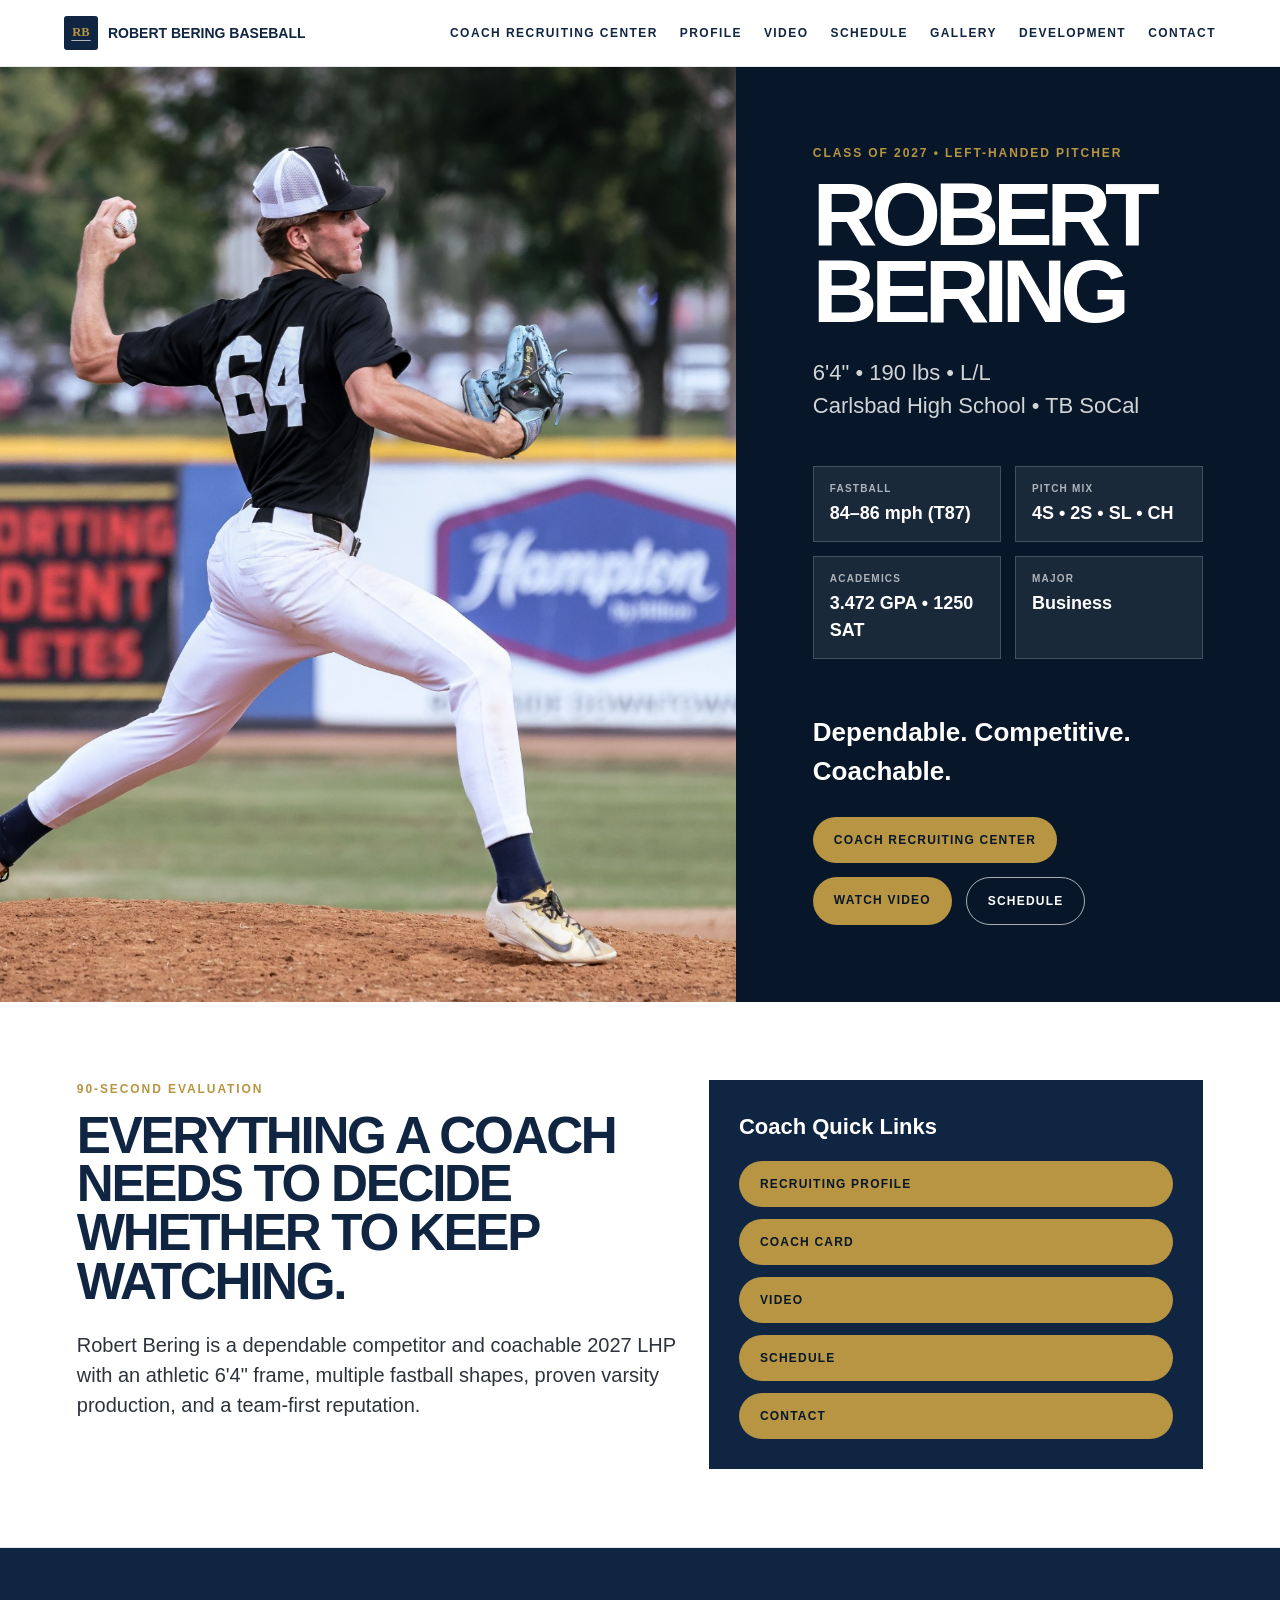
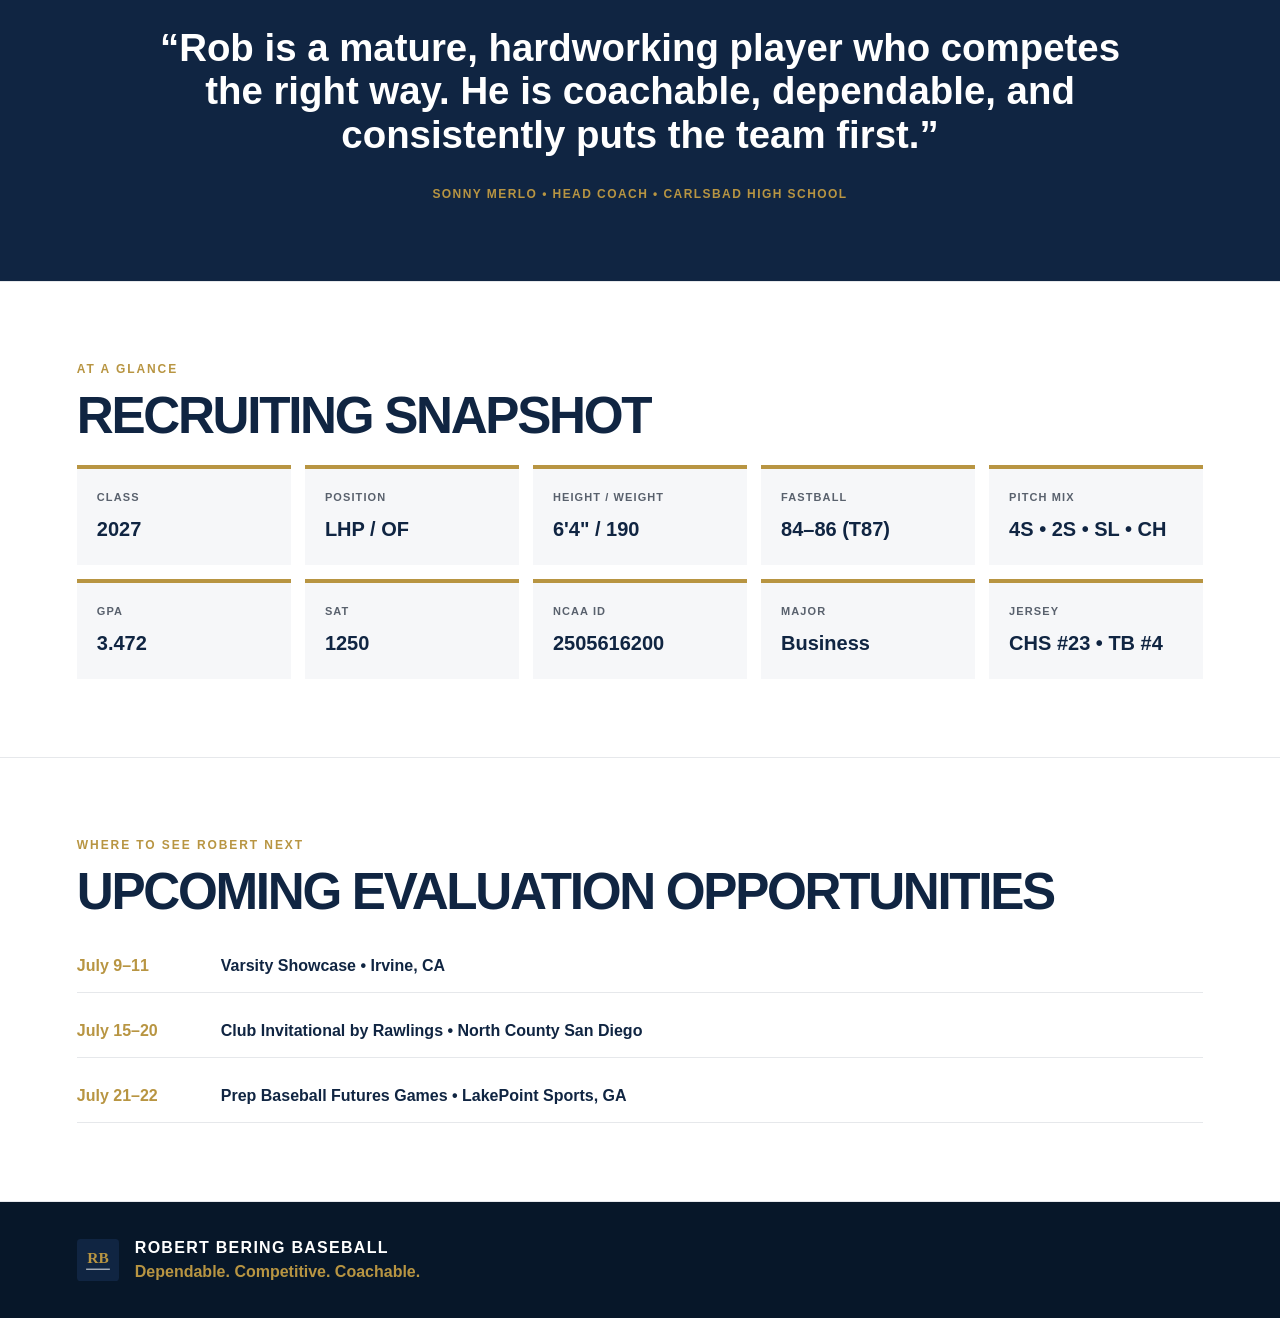
==== index.html @ 8add9f2d "Platform 1.2" ====
<!doctype html><html lang="en"><head><meta charset="utf-8"><meta name="viewport" content="width=device-width, initial-scale=1"><title>Robert Bering Baseball | 2027 LHP</title><link rel="icon" href="rb-mark.svg"><link rel="stylesheet" href="styles.css"></head><body><header class="nav"><a class="mark" href="index.html"><img src="rb-mark.svg" alt=""><span>Robert Bering Baseball</span></a><nav><a href="coach-recruiting-center.html">Coach Recruiting Center</a><a href="profile.html">Profile</a><a href="video.html">Video</a><a href="schedule.html">Schedule</a><a href="gallery.html">Gallery</a><a href="development.html">Development</a><a href="contact.html">Contact</a></nav><button class="mobile-menu-button" aria-label="Menu">Menu</button></header><main>
<section class="hero">
  <div class="hero-photo" style="background-image:url('hero-delivery.jpg')"></div>
  <div class="hero-panel">
    <p class="eyebrow">Class of 2027 • Left-Handed Pitcher</p>
    <h1>Robert<br>Bering</h1>
    <p class="hero-meta">6'4" • 190 lbs • L/L<br>Carlsbad High School • TB SoCal</p>
    <div class="hero-coach-grid">
      <div><span>Fastball</span><strong>84–86 mph (T87)</strong></div>
      <div><span>Pitch Mix</span><strong>4S • 2S • SL • CH</strong></div>
      <div><span>Academics</span><strong>3.472 GPA • 1250 SAT</strong></div>
      <div><span>Major</span><strong>Business</strong></div>
    </div>
    <p class="brandline">Dependable. Competitive. Coachable.</p>
    <div class="btn-row"><a class="btn primary" href="coach-recruiting-center.html">Coach Recruiting Center</a><a class="btn primary" href="video.html">Watch Video</a><a class="btn secondary" href="schedule.html">Schedule</a></div>
  </div>
</section>

<section class="section coach-dashboard">
  <div>
    <p class="eyebrow">90-Second Evaluation</p>
    <h2>Everything a coach needs to decide whether to keep watching.</h2>
    <p class="lead">Robert Bering is a dependable competitor and coachable 2027 LHP with an athletic 6'4" frame, multiple fastball shapes, proven varsity production, and a team-first reputation.</p>
  </div>
  <div class="dashboard-panel">
    <h3>Coach Quick Links</h3>
    <div class="dashboard-actions">
      <a class="btn primary" href="recruiting-profile.html">Recruiting Profile</a>
      <a class="btn primary" href="coach-card.html">Coach Card</a>
      <a class="btn primary" href="video.html">Video</a>
      <a class="btn primary" href="schedule.html">Schedule</a>
      <a class="btn primary" href="contact.html">Contact</a>
    </div>
  </div>
</section>

<section class="section quote"><blockquote>“Rob is a mature, hardworking player who competes the right way. He is coachable, dependable, and consistently puts the team first.”</blockquote><cite>Sonny Merlo • Head Coach • Carlsbad High School</cite></section>

<section class="section">
  <p class="eyebrow">At a Glance</p>
  <h2>Recruiting Snapshot</h2>
  <div class="glance">
    <div><span>Class</span><strong>2027</strong></div>
    <div><span>Position</span><strong>LHP / OF</strong></div>
    <div><span>Height / Weight</span><strong>6'4" / 190</strong></div>
    <div><span>Fastball</span><strong>84–86 (T87)</strong></div>
    <div><span>Pitch Mix</span><strong>4S • 2S • SL • CH</strong></div>
    <div><span>GPA</span><strong>3.472</strong></div>
    <div><span>SAT</span><strong>1250</strong></div>
    <div><span>NCAA ID</span><strong>2505616200</strong></div>
    <div><span>Major</span><strong>Business</strong></div>
    <div><span>Jersey</span><strong>CHS #23 • TB #4</strong></div>
  </div>
</section>

<section class="section">
  <p class="eyebrow">Where to see Robert next</p>
  <h2>Upcoming evaluation opportunities</h2>
  <div class="compact-schedule">
    <div><span>July 9–11</span><strong>Varsity Showcase • Irvine, CA</strong></div>
    <div><span>July 15–20</span><strong>Club Invitational by Rawlings • North County San Diego</strong></div>
    <div><span>July 21–22</span><strong>Prep Baseball Futures Games • LakePoint Sports, GA</strong></div>
  </div>
</section>
</main><footer><img src="rb-mark.svg" alt=""><div><strong>Robert Bering Baseball</strong><span>Dependable. Competitive. Coachable.</span></div></footer></body></html>
---- styles.css ----
:root{--navy:#102542;--dark:#071729;--gold:#b89542;--light:#f6f7f9;--line:#e6e8eb;--gray:#59616d}*{box-sizing:border-box}body{margin:0;font-family:Arial,Helvetica,sans-serif;color:var(--navy);line-height:1.5}.nav{position:sticky;top:0;z-index:20;background:rgba(255,255,255,.95);display:flex;align-items:center;justify-content:space-between;padding:16px 5vw;border-bottom:1px solid var(--line)}.mark{display:flex;align-items:center;gap:10px;text-decoration:none;color:var(--navy);font-weight:900;text-transform:uppercase;font-size:14px}.mark img{width:34px}.nav nav{display:flex;gap:22px}.nav nav a,.nav-cta{font-size:12px;text-transform:uppercase;letter-spacing:.12em;text-decoration:none;color:var(--navy);font-weight:800}.nav-cta{border:1px solid var(--navy);border-radius:99px;padding:9px 13px}.hero{min-height:86vh;display:grid;grid-template-columns:1.15fr .85fr;background:var(--dark);color:white}.hero-photo{background-size:cover;background-position:center;min-height:620px}.hero-panel{display:flex;flex-direction:column;justify-content:center;padding:6vw}.eyebrow{text-transform:uppercase;letter-spacing:.16em;color:var(--gold);font-size:12px;font-weight:900;margin:0 0 14px}h1{font-size:clamp(56px,7vw,104px);line-height:.86;letter-spacing:-.07em;text-transform:uppercase;margin:0 0 26px}h2{font-size:clamp(34px,4vw,58px);line-height:.95;letter-spacing:-.045em;text-transform:uppercase;margin:0 0 24px}h3{font-size:22px;margin:0 0 14px}.hero-meta{font-size:22px;color:rgba(255,255,255,.82);margin:0 0 22px}.brandline{font-size:26px;font-weight:900}.btn{display:inline-block;border-radius:999px;padding:14px 21px;text-decoration:none;font-size:12px;font-weight:900;text-transform:uppercase;letter-spacing:.1em}.primary{background:var(--gold);color:#071729}.secondary{border:1px solid rgba(255,255,255,.65);color:white}.btn-row{display:flex;gap:14px;flex-wrap:wrap}.section{padding:78px 6vw;border-bottom:1px solid var(--line)}.intro,.split,.meet{display:grid;grid-template-columns:1fr 1fr;gap:52px}.lead,.intro p,.meet p{font-size:20px;color:#2d333b}.quote{background:var(--navy);color:white;text-align:center}.quote blockquote{max-width:980px;margin:0 auto;font-size:clamp(25px,3vw,42px);line-height:1.14;font-weight:800}.quote cite{display:block;margin-top:28px;color:var(--gold);font-style:normal;text-transform:uppercase;letter-spacing:.12em;font-size:12px;font-weight:900}.glance{display:grid;grid-template-columns:repeat(5,1fr);gap:14px}.glance div{background:var(--light);border-top:4px solid var(--gold);padding:20px;min-height:100px}.glance span{display:block;text-transform:uppercase;color:var(--gray);letter-spacing:.1em;font-size:11px;font-weight:900}.glance strong{display:block;margin-top:9px;font-size:20px}.pitch-table{border:1px solid var(--line);margin-top:26px}.pitch-row{display:grid;grid-template-columns:1.05fr .85fr 2.6fr;border-bottom:1px solid var(--line)}.pitch-row span{padding:16px 18px}.pitch-row.head{background:var(--navy);color:white;font-weight:900;text-transform:uppercase;font-size:12px}.dark-card{background:var(--navy);color:white;padding:34px}.stat-grid{display:grid;grid-template-columns:repeat(2,1fr);gap:22px}.stat-grid strong{display:block;font-size:42px;color:var(--gold)}.stat-grid span{display:block;text-transform:uppercase;letter-spacing:.12em;font-size:11px;color:rgba(255,255,255,.76)}.signature{margin-top:30px;border-top:1px solid rgba(255,255,255,.22);padding-top:22px}.signature strong{display:block;font-size:22px}.timeline{display:grid;grid-template-columns:repeat(4,1fr);gap:16px;margin-top:28px}.timeline div{background:var(--light);border-top:4px solid var(--gold);padding:22px}.timeline span{display:block;text-transform:uppercase;color:var(--gray);font-size:11px;letter-spacing:.12em;font-weight:900}.timeline strong{font-size:19px}.video-grid{display:grid;grid-template-columns:.8fr 1.2fr;gap:50px;background:var(--light)}.video-frame{aspect-ratio:16/9;background:#000;border-radius:20px;overflow:hidden}.video-frame iframe{width:100%;height:100%;border:0}.gallery-grid{display:grid;grid-template-columns:repeat(4,1fr);gap:14px}.gallery-grid img{width:100%;height:340px;object-fit:cover}.schedule-list{border-top:1px solid var(--line)}.schedule-list div{display:grid;grid-template-columns:170px 1fr 1fr;gap:20px;align-items:center;padding:20px 0;border-bottom:1px solid var(--line)}.schedule-list span{font-weight:900;color:var(--gold)}.schedule-list strong{font-size:20px}.schedule-list em{font-style:normal;color:var(--gray)}.contact-grid{display:grid;grid-template-columns:repeat(3,1fr);gap:18px}.contact-grid div{background:var(--light);padding:26px;border-top:4px solid var(--gold)}.profile-wrap{max-width:1120px;margin:0 auto;padding:42px}.profile-top{display:grid;grid-template-columns:1fr 300px;gap:28px}.qr{border:1px solid var(--line);padding:18px;text-align:center}.qr img{width:155px}.coach-quote{background:var(--navy);color:white;padding:30px;margin:28px 0}.coach-quote p{font-size:25px;line-height:1.2;font-weight:800}.card{max-width:760px;margin:40px auto;padding:34px;border:1px solid var(--line)}.card-photo{height:330px;background-size:cover;background-position:center;border-radius:18px;margin-bottom:24px}.mini{display:grid;grid-template-columns:repeat(3,1fr);gap:10px}.mini div{background:var(--light);padding:14px;border-top:4px solid var(--gold)}footer{background:var(--dark);color:white;padding:34px 6vw;display:flex;align-items:center;gap:16px}footer img{width:42px}footer strong{display:block;text-transform:uppercase;letter-spacing:.08em}footer span{display:block;color:var(--gold);font-weight:900}@media(max-width:980px){.nav nav{display:none}.hero,.intro,.split,.meet,.video-grid,.profile-top{grid-template-columns:1fr}.hero-photo{min-height:470px}.hero-panel{padding:38px 24px}.section{padding:56px 24px}.glance{grid-template-columns:repeat(2,1fr)}.pitch-row{grid-template-columns:1fr}.timeline,.contact-grid{grid-template-columns:1fr}.gallery-grid{grid-template-columns:1fr 1fr}.gallery-grid img{height:250px}.schedule-list div{grid-template-columns:1fr;gap:4px}}@media print{.nav,.btn-row,.video-frame,footer{display:none}.section,.profile-wrap{padding:20px}.coach-quote p{font-size:18px}.glance{grid-template-columns:repeat(5,1fr)}}


/* v8 polish */
.nav-toggle{display:none}
.home-preview{display:grid;grid-template-columns:1fr 1fr;gap:24px;margin-top:28px}
.preview-card{background:var(--light);border-top:4px solid var(--gold);padding:24px}
.preview-card h3{margin-bottom:10px}
.hero-photo{background-position:center center}
.pitch-row span + span{border-left:1px solid var(--line)}
@media(max-width:980px){
  .nav{align-items:flex-start;gap:12px;flex-wrap:wrap}
  .nav nav{display:flex;width:100%;overflow-x:auto;gap:14px;padding-top:8px}
  .nav nav a{white-space:nowrap}
  .nav-cta{margin-left:auto}
  .hero-photo{background-position:center top}
  .home-preview{grid-template-columns:1fr}
  .pitch-row span + span{border-left:0;border-top:1px solid var(--line)}
}
@media(max-width:520px){
  .glance{grid-template-columns:1fr}
  .gallery-grid{grid-template-columns:1fr}
  h1{font-size:52px}
  .hero-meta,.brandline{font-size:20px}
}

/* Platform 1.1 Sprint 1 - Coach Experience */
.hero-coach-grid{display:grid;grid-template-columns:1fr 1fr;gap:14px;margin:22px 0 28px}
.hero-coach-grid div{background:rgba(255,255,255,.08);border:1px solid rgba(255,255,255,.18);padding:14px 16px}
.hero-coach-grid span{display:block;color:rgba(255,255,255,.65);text-transform:uppercase;letter-spacing:.12em;font-size:10px;font-weight:900}
.hero-coach-grid strong{display:block;color:#fff;font-size:18px;margin-top:4px}
.coach-dashboard{display:grid;grid-template-columns:1.1fr .9fr;gap:28px;align-items:start}
.dashboard-panel{background:var(--navy);color:#fff;padding:30px}
.dashboard-panel h3{color:#fff}
.dashboard-actions{display:grid;gap:12px;margin-top:18px}
.dashboard-actions .btn.secondary{color:var(--navy);border-color:var(--navy);background:#fff}
.coach-cards{display:grid;grid-template-columns:repeat(3,1fr);gap:18px}
.coach-card{background:var(--light);border-top:4px solid var(--gold);padding:24px}
.coach-card h3{margin-bottom:8px}
.compact-schedule{display:grid;gap:12px}
.compact-schedule div{display:grid;grid-template-columns:130px 1fr;gap:14px;padding:14px 0;border-bottom:1px solid var(--line)}
.compact-schedule span{font-weight:900;color:var(--gold)}
@media(max-width:980px){
  .hero-coach-grid,.coach-dashboard,.coach-cards{grid-template-columns:1fr}
}

/* Platform 1.1 Sprint 2 - Coach Recruiting Center */
.mobile-menu-button{display:none}
.recruiting-status{
  display:grid;
  grid-template-columns:repeat(4,1fr);
  gap:12px;
  margin:24px 0 28px;
}
.recruiting-status div{
  background:var(--light);
  border-top:4px solid var(--gold);
  padding:16px;
}
.recruiting-status span{
  display:block;
  text-transform:uppercase;
  letter-spacing:.12em;
  font-size:10px;
  font-weight:900;
  color:var(--gray);
}
.recruiting-status strong{
  display:block;
  margin-top:6px;
  font-size:17px;
}
.mobile-action-stack{
  display:grid;
  grid-template-columns:repeat(4,1fr);
  gap:12px;
}
.mobile-action-stack .btn{
  text-align:center;
}
.coach-center-hero{
  display:grid;
  grid-template-columns:1fr .9fr;
  gap:34px;
  align-items:start;
}
.coach-center-hero .dashboard-panel{
  margin-top:0;
}
.download-card{
  background:var(--light);
  border-top:4px solid var(--gold);
  padding:24px;
}
@media(max-width:980px){
  .mobile-menu-button{display:block;margin-left:auto;border:1px solid var(--navy);border-radius:999px;padding:9px 13px;font-weight:900;background:#fff;color:var(--navy)}
  .nav{align-items:center}
  .nav nav{
    display:none;
    width:100%;
    flex-direction:column;
    gap:0;
    padding-top:14px;
  }
  .nav:hover nav, .nav:focus-within nav{
    display:flex;
  }
  .nav nav a{
    padding:14px 0;
    border-top:1px solid var(--line);
    white-space:normal;
  }
  .nav-cta{display:none}
  .coach-center-hero,.recruiting-status,.mobile-action-stack{grid-template-columns:1fr}
  .mobile-action-stack .btn{width:100%;display:block}
  .dashboard-actions{display:grid;grid-template-columns:1fr;gap:12px}
  .dashboard-actions .btn{width:100%;text-align:center}
}
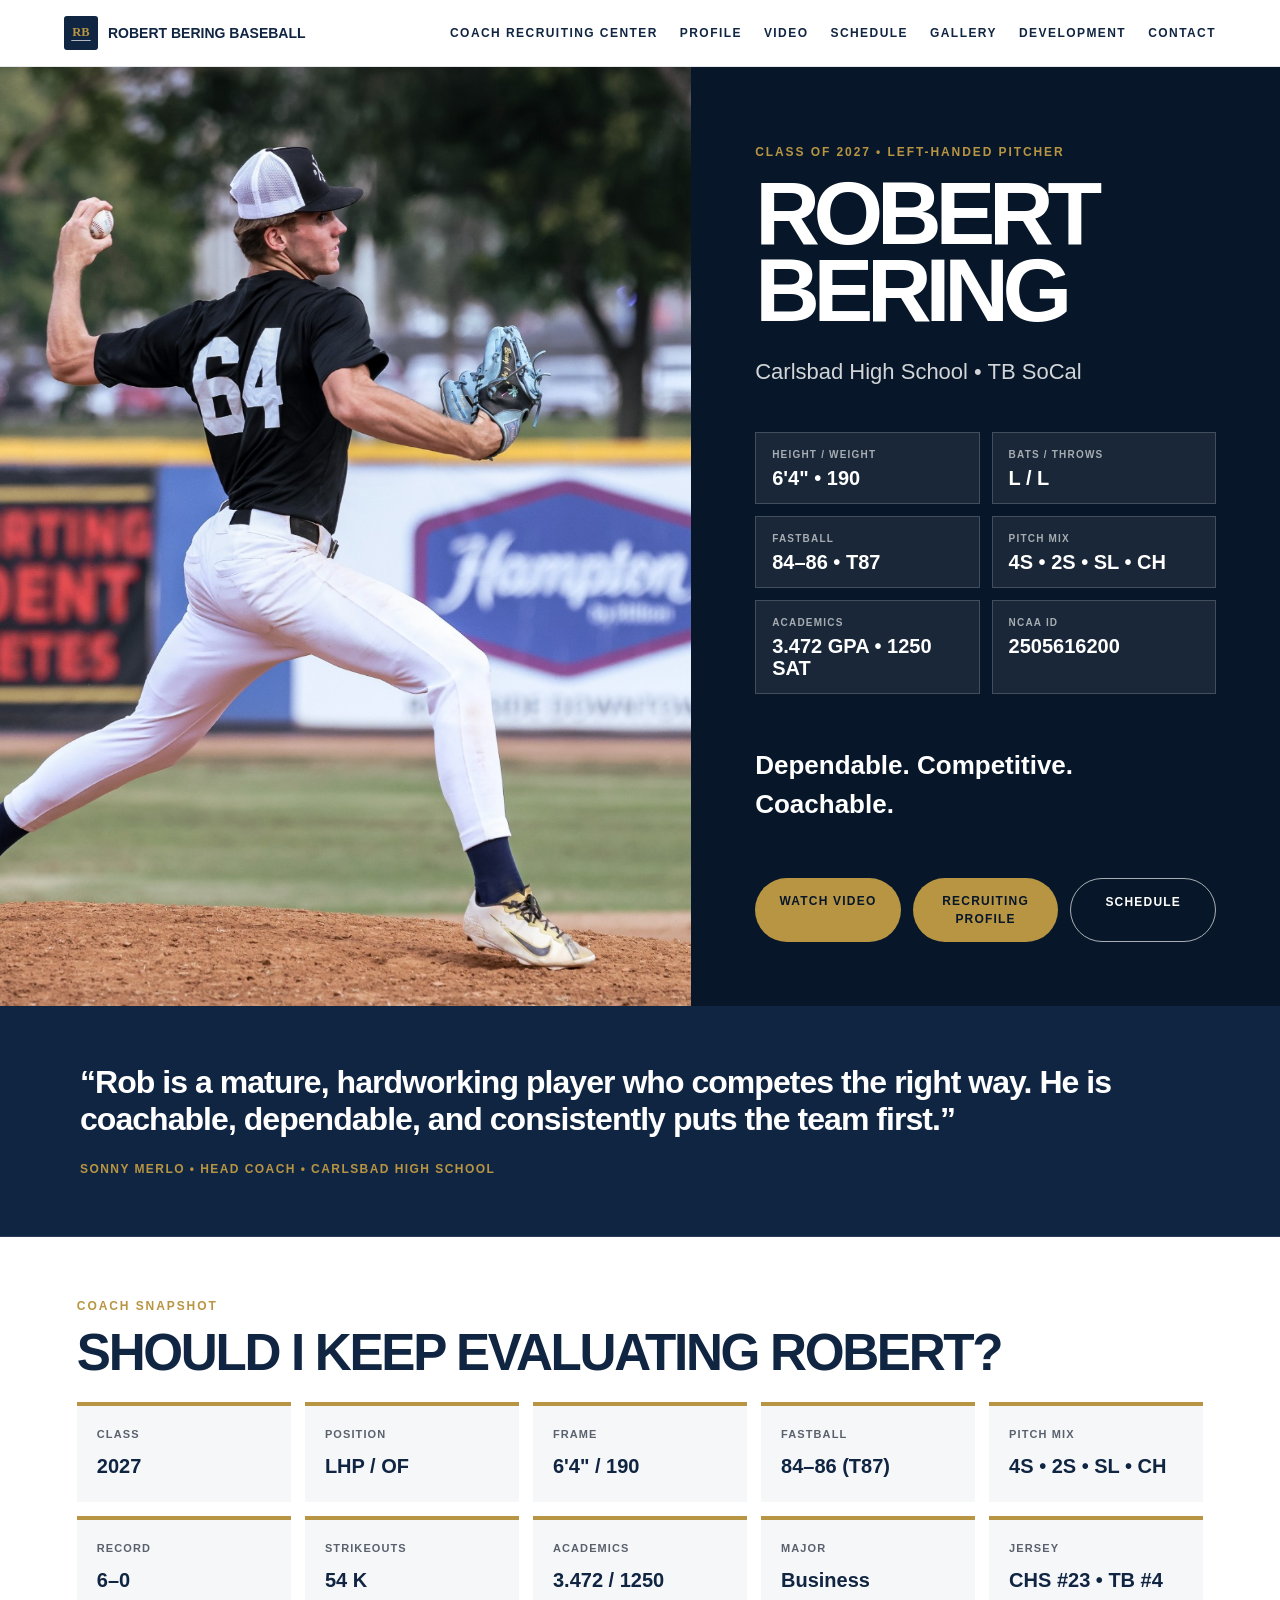
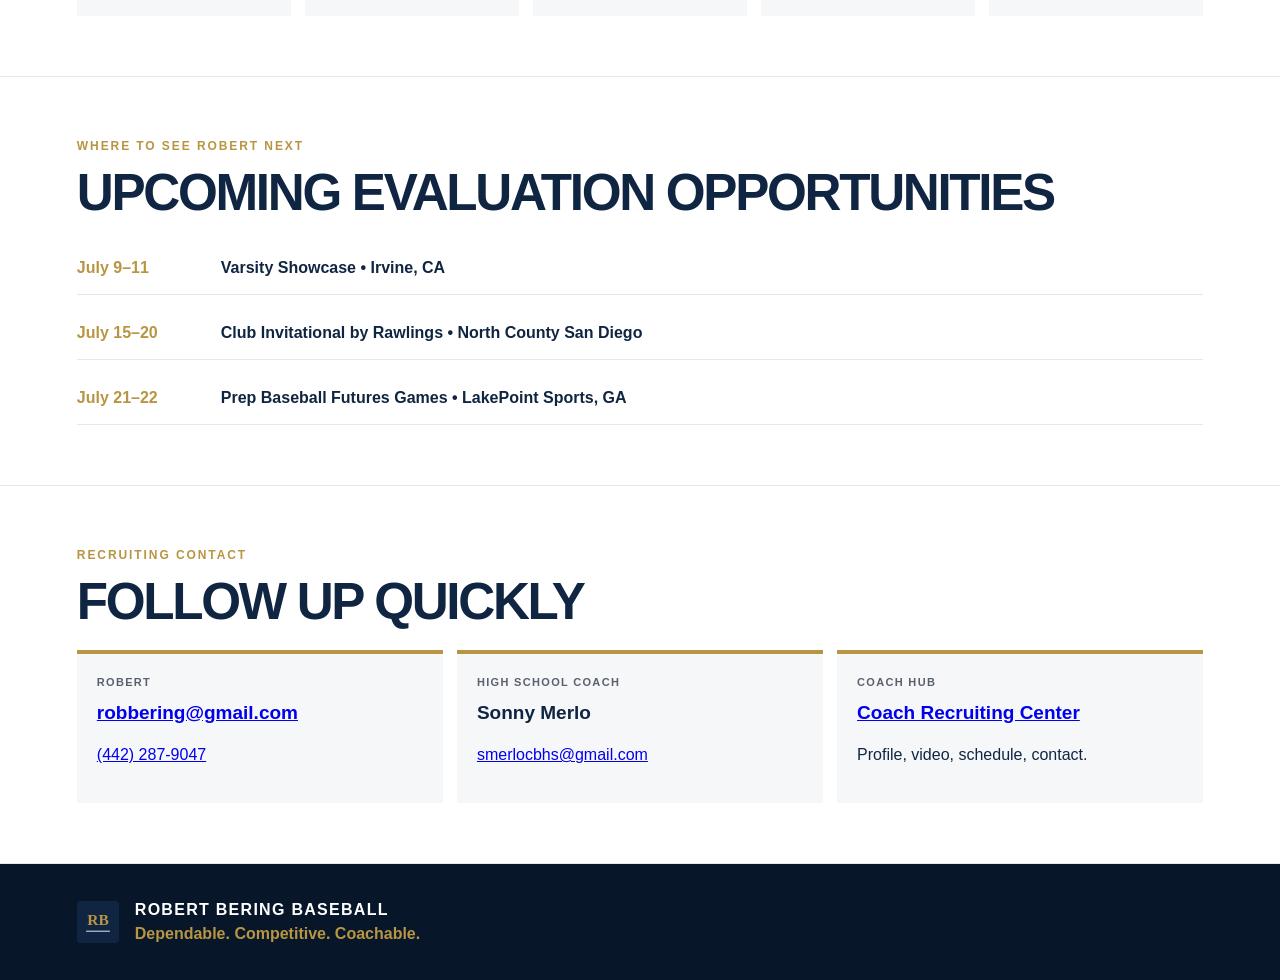
==== commit 71d80e8a: "home page update" ====
--- a/index.html
+++ b/index.html
@@ -1,59 +1,64 @@
-<!doctype html><html lang="en"><head><meta charset="utf-8"><meta name="viewport" content="width=device-width, initial-scale=1"><title>Robert Bering Baseball | 2027 LHP</title><link rel="icon" href="rb-mark.svg"><link rel="stylesheet" href="styles.css"></head><body><header class="nav"><a class="mark" href="index.html"><img src="rb-mark.svg" alt=""><span>Robert Bering Baseball</span></a><nav><a href="coach-recruiting-center.html">Coach Recruiting Center</a><a href="profile.html">Profile</a><a href="video.html">Video</a><a href="schedule.html">Schedule</a><a href="gallery.html">Gallery</a><a href="development.html">Development</a><a href="contact.html">Contact</a></nav><button class="mobile-menu-button" aria-label="Menu">Menu</button></header><main>
-<section class="hero">
+<!doctype html>
+<html lang="en">
+<head>
+<meta charset="utf-8">
+<meta name="viewport" content="width=device-width, initial-scale=1">
+<title>Robert Bering Baseball | 2027 LHP</title>
+<link rel="icon" href="rb-mark.svg">
+<link rel="stylesheet" href="styles.css">
+</head>
+<body>
+<header class="nav"><a class="mark" href="index.html"><img src="rb-mark.svg" alt=""><span>Robert Bering Baseball</span></a><nav><a href="coach-recruiting-center.html">Coach Recruiting Center</a><a href="profile.html">Profile</a><a href="video.html">Video</a><a href="schedule.html">Schedule</a><a href="gallery.html">Gallery</a><a href="development.html">Development</a><a href="contact.html">Contact</a></nav><button class="mobile-menu-button" aria-label="Menu">Menu</button></header>
+<main>
+<section class="home-hero-v12">
   <div class="hero-photo" style="background-image:url('hero-delivery.jpg')"></div>
   <div class="hero-panel">
-    <p class="eyebrow">Class of 2027 • Left-Handed Pitcher</p>
+    <p class="player-kicker">Class of 2027 • Left-Handed Pitcher</p>
     <h1>Robert<br>Bering</h1>
-    <p class="hero-meta">6'4" • 190 lbs • L/L<br>Carlsbad High School • TB SoCal</p>
-    <div class="hero-coach-grid">
-      <div><span>Fastball</span><strong>84–86 mph (T87)</strong></div>
+    <p class="hero-meta">Carlsbad High School • TB SoCal</p>
+
+    <div class="core-profile">
+      <div><span>Height / Weight</span><strong>6'4&quot; • 190</strong></div>
+      <div><span>Bats / Throws</span><strong>L / L</strong></div>
+      <div><span>Fastball</span><strong>84–86 • T87</strong></div>
       <div><span>Pitch Mix</span><strong>4S • 2S • SL • CH</strong></div>
       <div><span>Academics</span><strong>3.472 GPA • 1250 SAT</strong></div>
-      <div><span>Major</span><strong>Business</strong></div>
+      <div><span>NCAA ID</span><strong>2505616200</strong></div>
     </div>
+
     <p class="brandline">Dependable. Competitive. Coachable.</p>
-    <div class="btn-row"><a class="btn primary" href="coach-recruiting-center.html">Coach Recruiting Center</a><a class="btn primary" href="video.html">Watch Video</a><a class="btn secondary" href="schedule.html">Schedule</a></div>
-  </div>
-</section>
 
-<section class="section coach-dashboard">
-  <div>
-    <p class="eyebrow">90-Second Evaluation</p>
-    <h2>Everything a coach needs to decide whether to keep watching.</h2>
-    <p class="lead">Robert Bering is a dependable competitor and coachable 2027 LHP with an athletic 6'4" frame, multiple fastball shapes, proven varsity production, and a team-first reputation.</p>
-  </div>
-  <div class="dashboard-panel">
-    <h3>Coach Quick Links</h3>
-    <div class="dashboard-actions">
+    <div class="home-actions">
+      <a class="btn primary" href="video.html">Watch Video</a>
       <a class="btn primary" href="recruiting-profile.html">Recruiting Profile</a>
-      <a class="btn primary" href="coach-card.html">Coach Card</a>
-      <a class="btn primary" href="video.html">Video</a>
-      <a class="btn primary" href="schedule.html">Schedule</a>
-      <a class="btn primary" href="contact.html">Contact</a>
+      <a class="btn secondary" href="schedule.html">Schedule</a>
     </div>
   </div>
 </section>
 
-<section class="section quote"><blockquote>“Rob is a mature, hardworking player who competes the right way. He is coachable, dependable, and consistently puts the team first.”</blockquote><cite>Sonny Merlo • Head Coach • Carlsbad High School</cite></section>
+<section class="home-quote-compact">
+  <blockquote>“Rob is a mature, hardworking player who competes the right way. He is coachable, dependable, and consistently puts the team first.”</blockquote>
+  <cite>Sonny Merlo • Head Coach • Carlsbad High School</cite>
+</section>
 
-<section class="section">
-  <p class="eyebrow">At a Glance</p>
-  <h2>Recruiting Snapshot</h2>
+<section class="section home-section-tight">
+  <p class="eyebrow">Coach Snapshot</p>
+  <h2>Should I keep evaluating Robert?</h2>
   <div class="glance">
     <div><span>Class</span><strong>2027</strong></div>
     <div><span>Position</span><strong>LHP / OF</strong></div>
-    <div><span>Height / Weight</span><strong>6'4" / 190</strong></div>
+    <div><span>Frame</span><strong>6'4&quot; / 190</strong></div>
     <div><span>Fastball</span><strong>84–86 (T87)</strong></div>
     <div><span>Pitch Mix</span><strong>4S • 2S • SL • CH</strong></div>
-    <div><span>GPA</span><strong>3.472</strong></div>
-    <div><span>SAT</span><strong>1250</strong></div>
-    <div><span>NCAA ID</span><strong>2505616200</strong></div>
+    <div><span>Record</span><strong>6–0</strong></div>
+    <div><span>Strikeouts</span><strong>54 K</strong></div>
+    <div><span>Academics</span><strong>3.472 / 1250</strong></div>
     <div><span>Major</span><strong>Business</strong></div>
     <div><span>Jersey</span><strong>CHS #23 • TB #4</strong></div>
   </div>
 </section>
 
-<section class="section">
+<section class="section home-section-tight">
   <p class="eyebrow">Where to see Robert next</p>
   <h2>Upcoming evaluation opportunities</h2>
   <div class="compact-schedule">
@@ -62,4 +67,17 @@
     <div><span>July 21–22</span><strong>Prep Baseball Futures Games • LakePoint Sports, GA</strong></div>
   </div>
 </section>
-</main><footer><img src="rb-mark.svg" alt=""><div><strong>Robert Bering Baseball</strong><span>Dependable. Competitive. Coachable.</span></div></footer></body></html>+
+<section class="section home-section-tight">
+  <p class="eyebrow">Recruiting Contact</p>
+  <h2>Follow up quickly</h2>
+  <div class="home-contact-strip">
+    <div><span>Robert</span><strong><a href="mailto:robbering@gmail.com">robbering@gmail.com</a></strong><p><a href="tel:14422879047">(442) 287-9047</a></p></div>
+    <div><span>High School Coach</span><strong>Sonny Merlo</strong><p><a href="mailto:smerlocbhs@gmail.com">smerlocbhs@gmail.com</a></p></div>
+    <div><span>Coach Hub</span><strong><a href="coach-recruiting-center.html">Coach Recruiting Center</a></strong><p>Profile, video, schedule, contact.</p></div>
+  </div>
+</section>
+</main>
+<footer><img src="rb-mark.svg" alt=""><div><strong>Robert Bering Baseball</strong><span>Dependable. Competitive. Coachable.</span></div></footer>
+</body>
+</html>
--- a/styles.css
+++ b/styles.css
@@ -117,3 +117,145 @@
   .dashboard-actions{display:grid;grid-template-columns:1fr;gap:12px}
   .dashboard-actions .btn{width:100%;text-align:center}
 }
+
+/* Platform 1.2 Sprint A - Coach-first homepage */
+.home-hero-v12{
+  min-height:92vh;
+  display:grid;
+  grid-template-columns:1.08fr .92fr;
+  background:var(--dark);
+  color:#fff;
+}
+.home-hero-v12 .hero-photo{
+  min-height:92vh;
+  background-size:cover;
+  background-position:center top;
+}
+.home-hero-v12 .hero-panel{
+  padding:5vw;
+}
+.player-kicker{
+  color:var(--gold);
+  text-transform:uppercase;
+  letter-spacing:.16em;
+  font-size:12px;
+  font-weight:900;
+  margin-bottom:14px;
+}
+.core-profile{
+  display:grid;
+  grid-template-columns:1fr 1fr;
+  gap:12px;
+  margin:22px 0 26px;
+}
+.core-profile div{
+  border:1px solid rgba(255,255,255,.18);
+  background:rgba(255,255,255,.07);
+  padding:14px 16px;
+}
+.core-profile span{
+  display:block;
+  text-transform:uppercase;
+  letter-spacing:.12em;
+  font-size:10px;
+  font-weight:900;
+  color:rgba(255,255,255,.62);
+}
+.core-profile strong{
+  display:block;
+  color:#fff;
+  font-size:20px;
+  line-height:1.1;
+  margin-top:5px;
+}
+.home-actions{
+  display:grid;
+  grid-template-columns:repeat(3,1fr);
+  gap:12px;
+  margin-top:28px;
+}
+.home-actions .btn{
+  text-align:center;
+  display:block;
+}
+.home-section-tight{
+  padding-top:60px;
+  padding-bottom:60px;
+}
+.home-quote-compact{
+  background:var(--navy);
+  color:#fff;
+  padding:58px 6vw;
+  border-bottom:1px solid rgba(255,255,255,.1);
+}
+.home-quote-compact blockquote{
+  max-width:1120px;
+  margin:0 auto;
+  font-size:clamp(24px,2.5vw,38px);
+  line-height:1.16;
+  font-weight:800;
+  letter-spacing:-.03em;
+}
+.home-quote-compact cite{
+  display:block;
+  max-width:1120px;
+  margin:22px auto 0;
+  color:var(--gold);
+  font-style:normal;
+  text-transform:uppercase;
+  letter-spacing:.12em;
+  font-size:12px;
+  font-weight:900;
+}
+.home-contact-strip{
+  display:grid;
+  grid-template-columns:1fr 1fr 1fr;
+  gap:14px;
+}
+.home-contact-strip div{
+  background:var(--light);
+  border-top:4px solid var(--gold);
+  padding:20px;
+}
+.home-contact-strip span{
+  display:block;
+  color:var(--gray);
+  text-transform:uppercase;
+  letter-spacing:.12em;
+  font-size:11px;
+  font-weight:900;
+}
+.home-contact-strip strong{
+  display:block;
+  margin-top:8px;
+  font-size:19px;
+}
+@media(max-width:980px){
+  .home-hero-v12{
+    grid-template-columns:1fr;
+  }
+  .home-hero-v12 .hero-photo{
+    min-height:42vh;
+    background-position:center top;
+  }
+  .home-hero-v12 .hero-panel{
+    padding:34px 24px 42px;
+  }
+  .core-profile{
+    grid-template-columns:1fr 1fr;
+  }
+  .home-actions{
+    grid-template-columns:1fr;
+  }
+  .home-contact-strip{
+    grid-template-columns:1fr;
+  }
+}
+@media(max-width:520px){
+  .core-profile{
+    grid-template-columns:1fr;
+  }
+  .home-hero-v12 h1{
+    font-size:54px;
+  }
+}
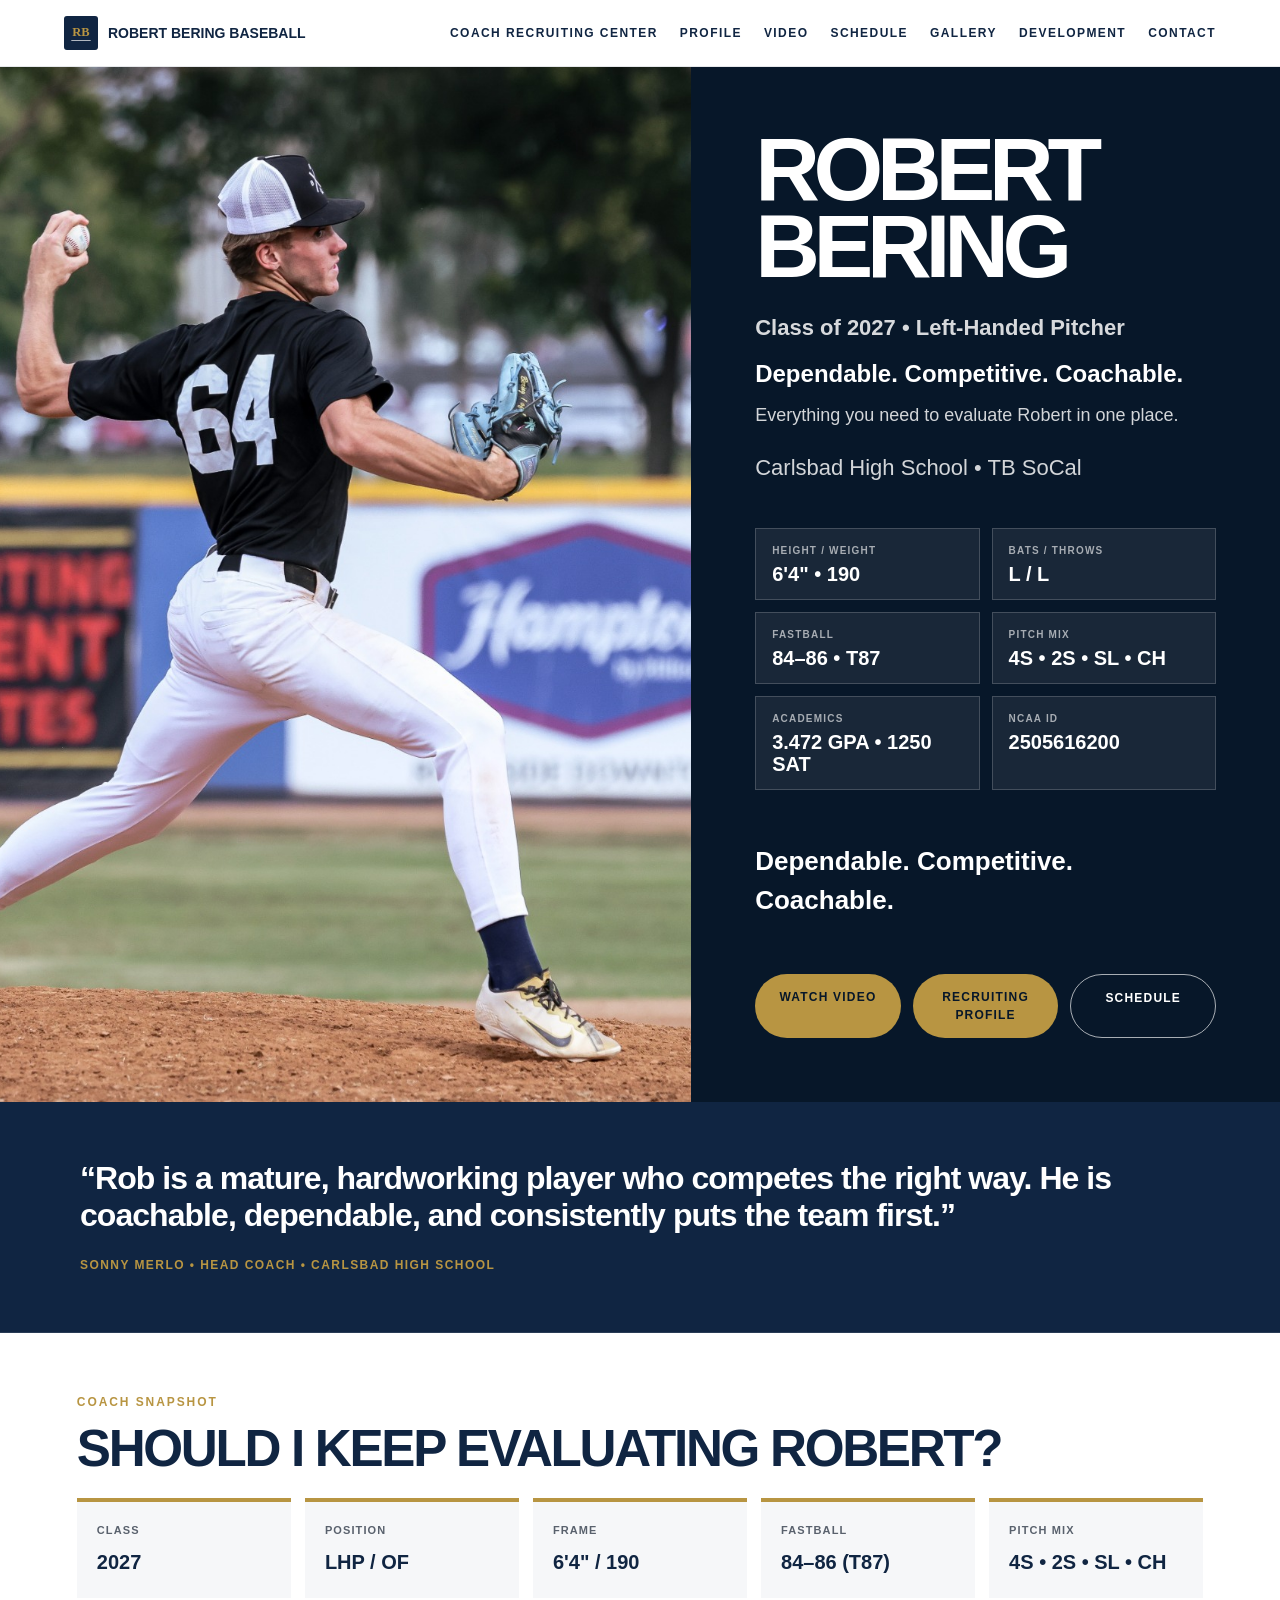
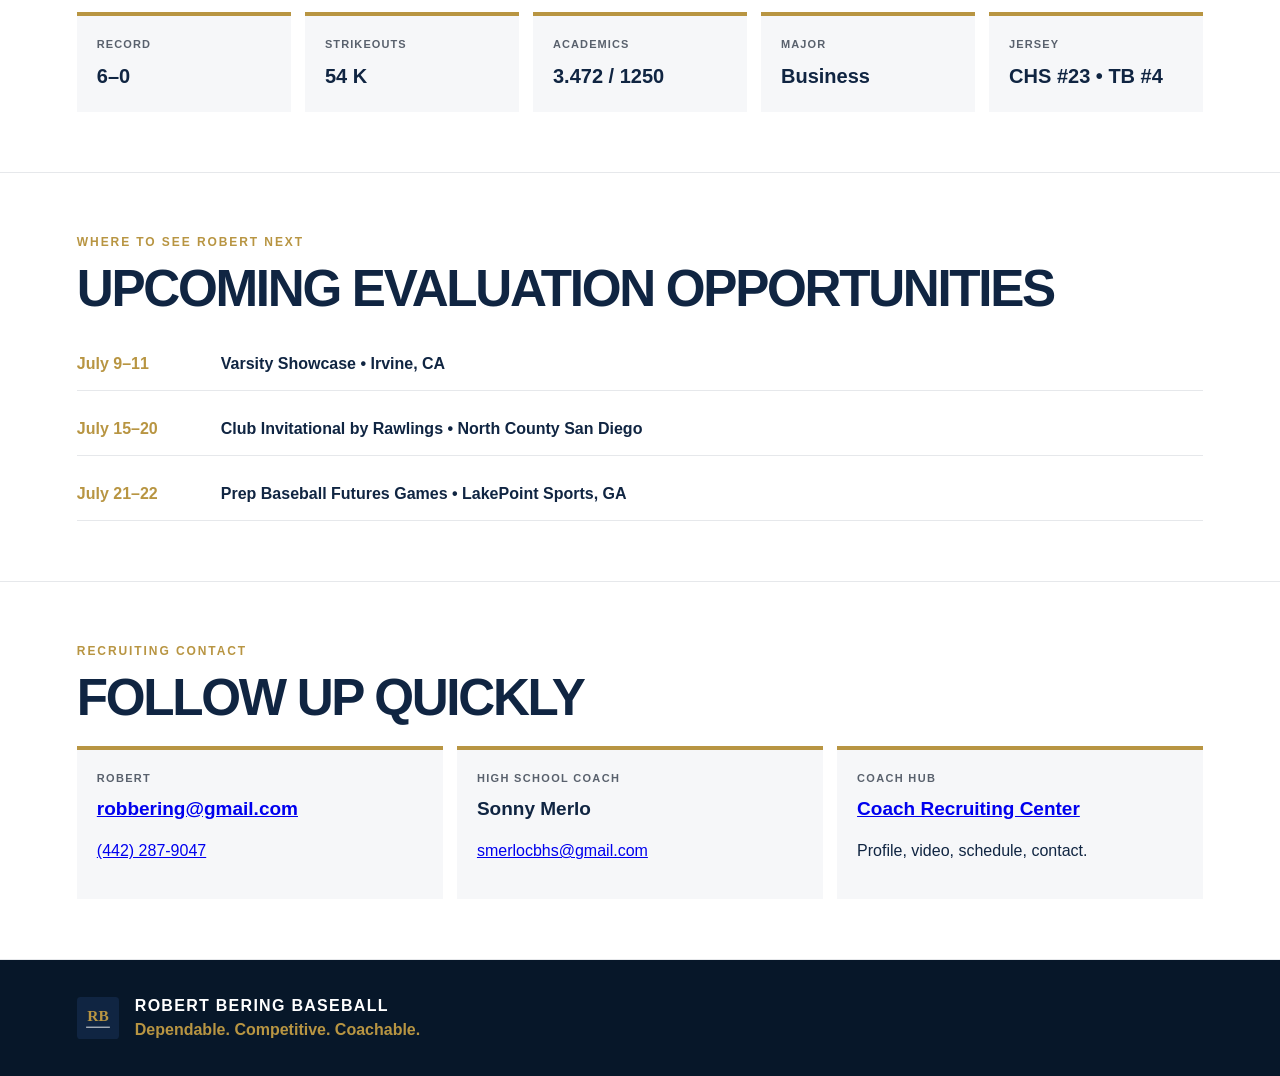
==== commit 6069f862: "Sprint A and B" ====
--- a/index.html
+++ b/index.html
@@ -13,8 +13,10 @@
 <section class="home-hero-v12">
   <div class="hero-photo" style="background-image:url('hero-delivery.jpg')"></div>
   <div class="hero-panel">
-    <p class="player-kicker">Class of 2027 • Left-Handed Pitcher</p>
     <h1>Robert<br>Bering</h1>
+    <p class="hero-subline">Class of 2027 • Left-Handed Pitcher</p>
+    <p class="hero-theme">Dependable. Competitive. Coachable.</p>
+    <p class="hero-promise">Everything you need to evaluate Robert in one place.</p>
     <p class="hero-meta">Carlsbad High School • TB SoCal</p>
 
     <div class="core-profile">
--- a/styles.css
+++ b/styles.css
@@ -259,3 +259,41 @@
     font-size:54px;
   }
 }
+
+/* Platform 1.2 Sprint A+B refinement */
+.hero-subline{
+  font-size:22px;
+  color:rgba(255,255,255,.84);
+  margin:0 0 12px;
+  font-weight:800;
+}
+.hero-promise{
+  font-size:18px;
+  color:rgba(255,255,255,.82);
+  margin:0 0 22px;
+}
+.hero-theme{
+  font-size:24px;
+  font-weight:900;
+  color:#fff;
+  margin:0 0 10px;
+}
+.coach-center-simple{
+  display:grid;
+  grid-template-columns:1fr .9fr;
+  gap:34px;
+  align-items:start;
+}
+.coach-actions-simple{
+  display:grid;
+  grid-template-columns:repeat(4,1fr);
+  gap:12px;
+  margin-top:24px;
+}
+.coach-actions-simple .btn{
+  text-align:center;
+}
+@media(max-width:980px){
+  .coach-center-simple,.coach-actions-simple{grid-template-columns:1fr}
+  .coach-actions-simple .btn{display:block;width:100%}
+}
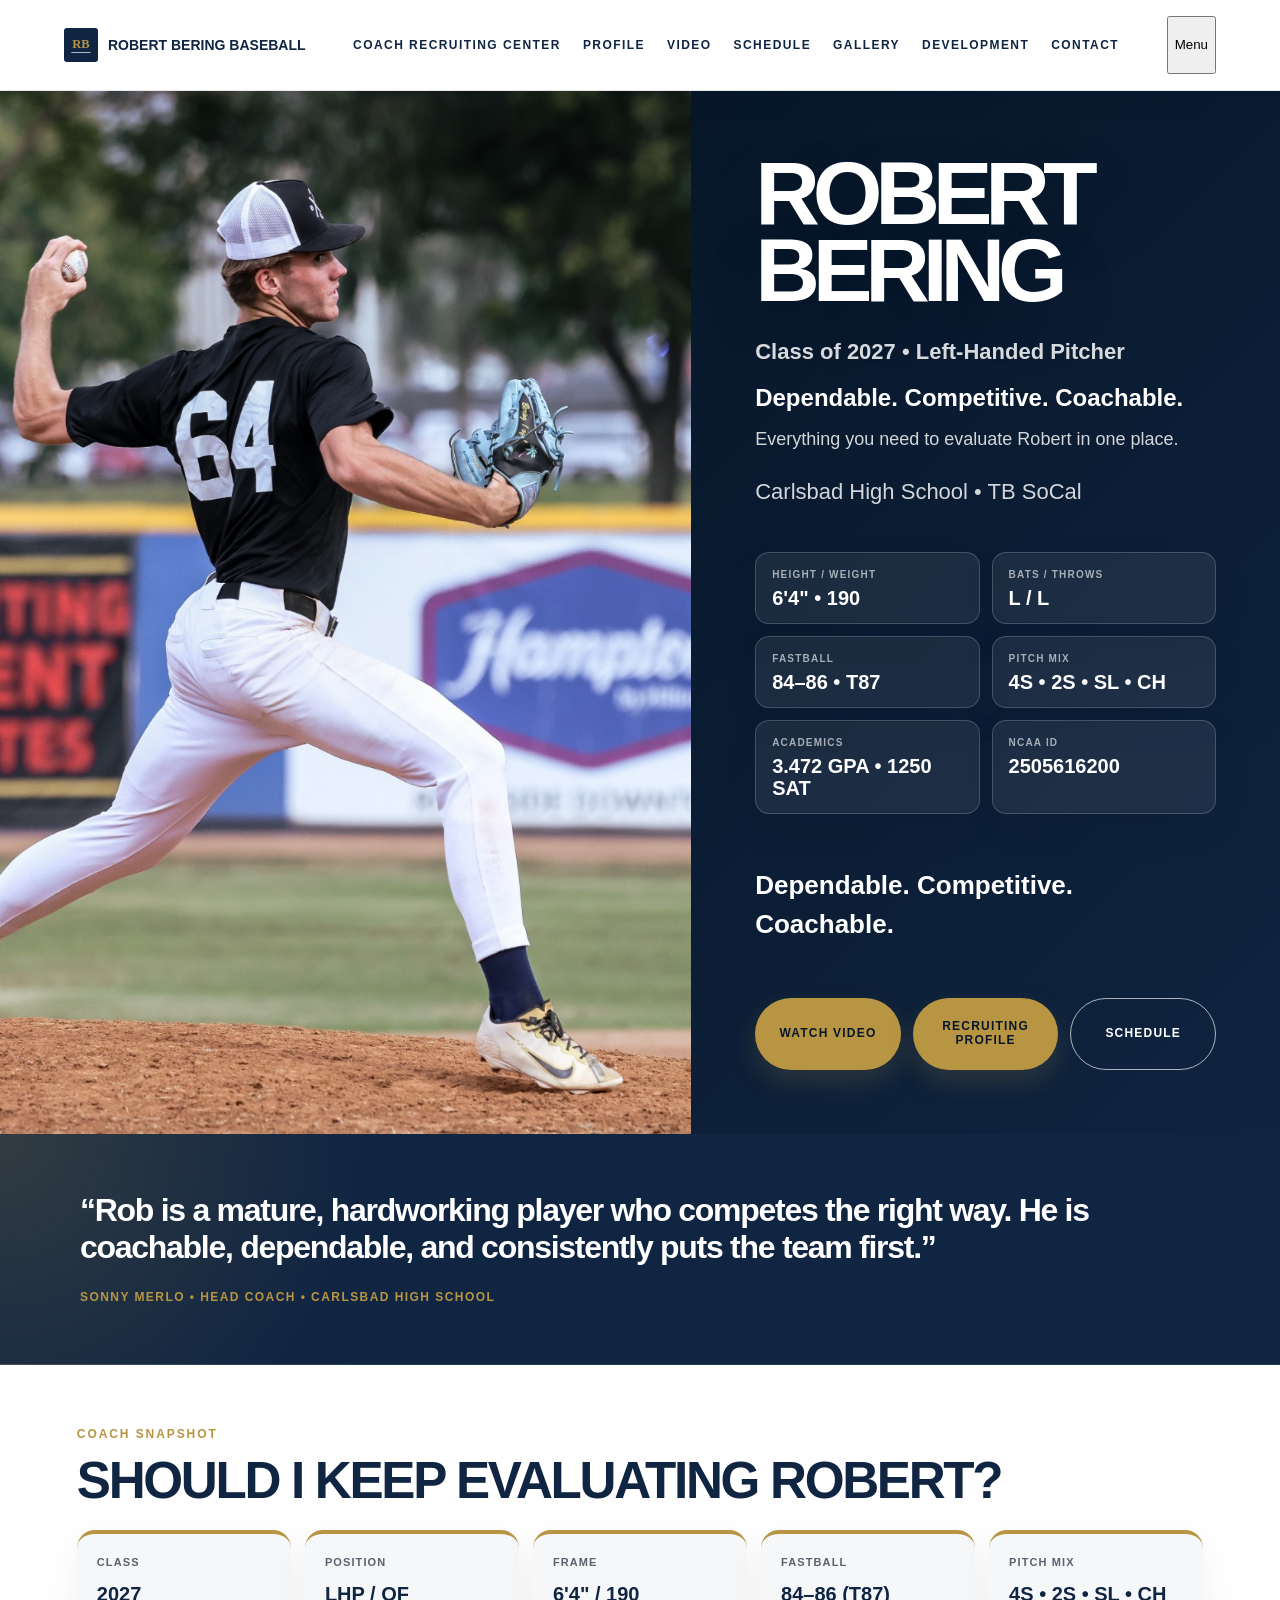
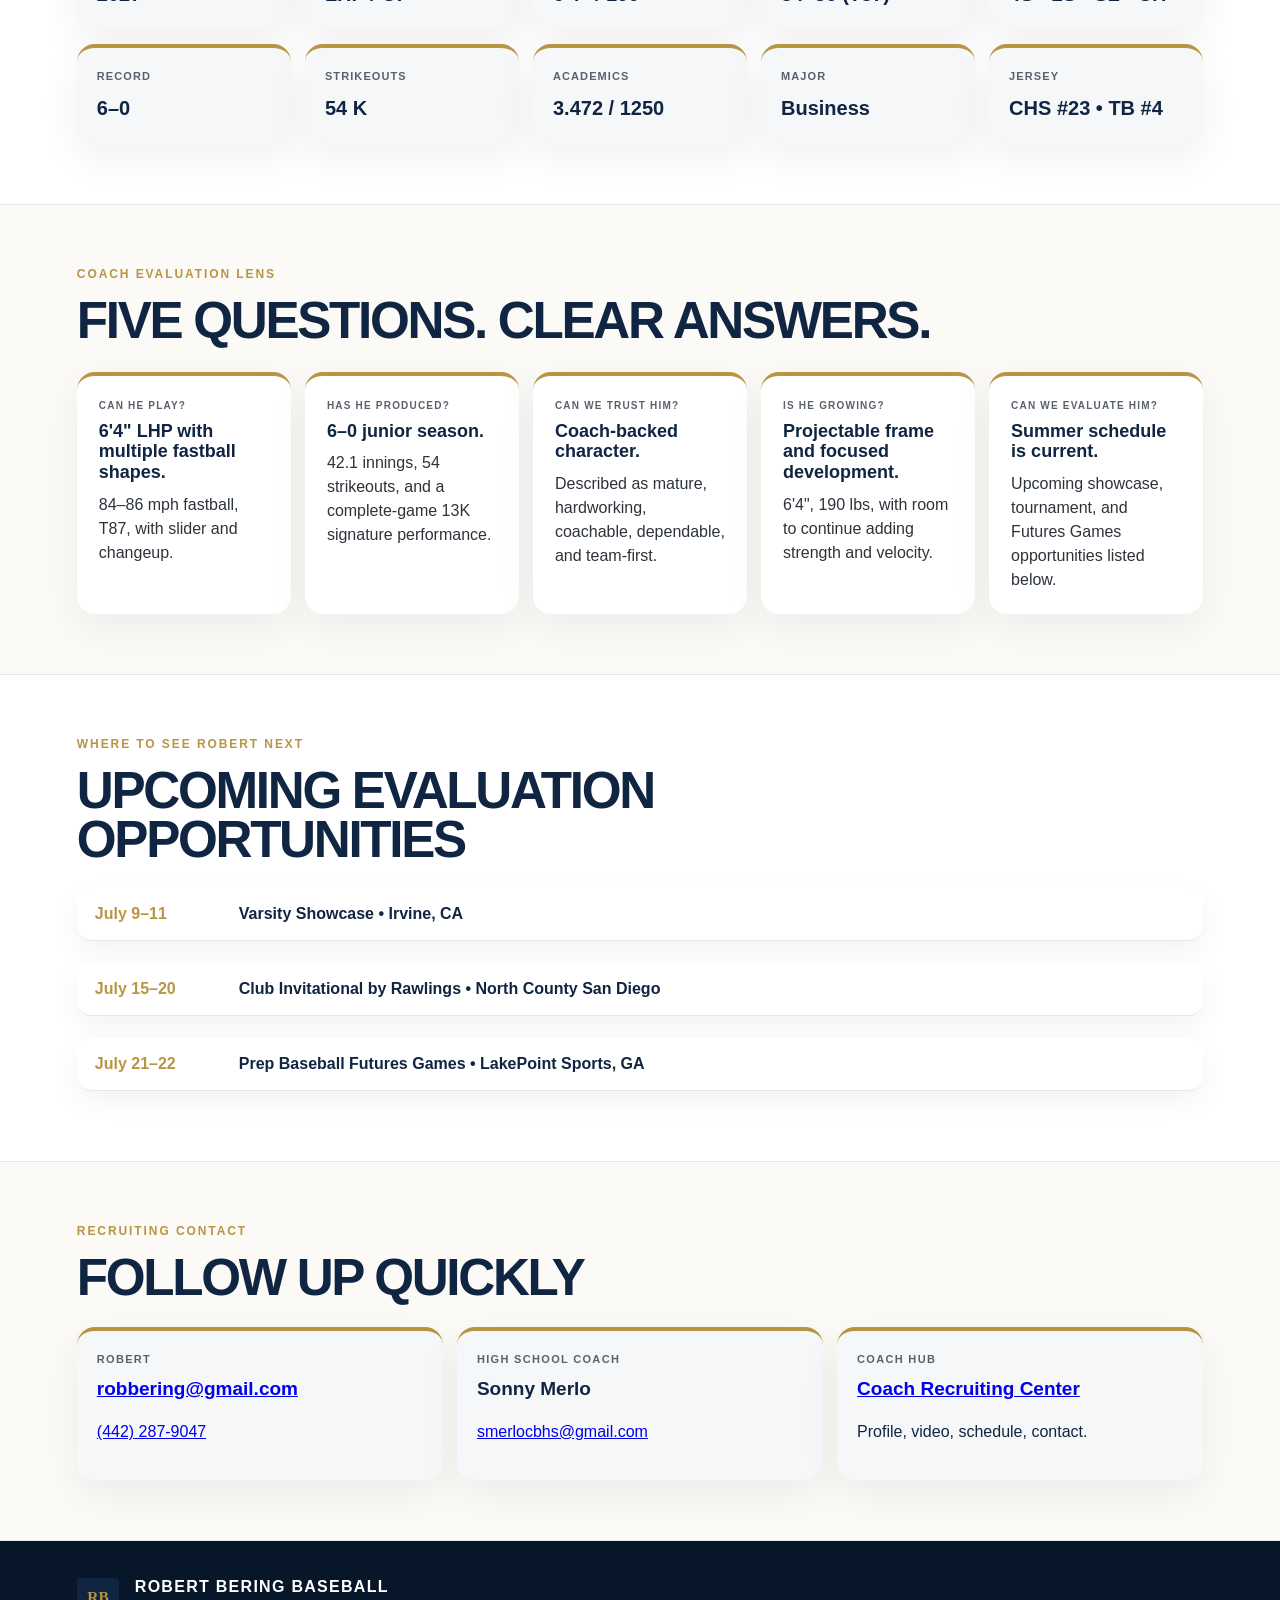
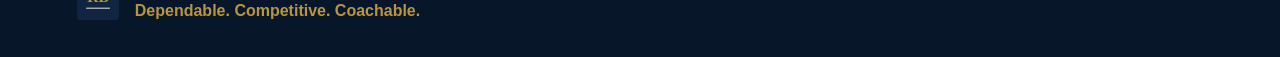
==== commit dd9264e4: "coaches update" ====
--- a/index.html
+++ b/index.html
@@ -60,6 +60,19 @@
   </div>
 </section>
 
+
+<section class="section home-section-tight">
+  <p class="eyebrow">Coach Evaluation Lens</p>
+  <h2>Five questions. Clear answers.</h2>
+  <div class="coach-question-grid">
+    <div class="coach-question-card"><span>Can he play?</span><strong>6'4&quot; LHP with multiple fastball shapes.</strong><p>84–86 mph fastball, T87, with slider and changeup.</p></div>
+    <div class="coach-question-card"><span>Has he produced?</span><strong>6–0 junior season.</strong><p>42.1 innings, 54 strikeouts, and a complete-game 13K signature performance.</p></div>
+    <div class="coach-question-card"><span>Can we trust him?</span><strong>Coach-backed character.</strong><p>Described as mature, hardworking, coachable, dependable, and team-first.</p></div>
+    <div class="coach-question-card"><span>Is he growing?</span><strong>Projectable frame and focused development.</strong><p>6'4&quot;, 190 lbs, with room to continue adding strength and velocity.</p></div>
+    <div class="coach-question-card"><span>Can we evaluate him?</span><strong>Summer schedule is current.</strong><p>Upcoming showcase, tournament, and Futures Games opportunities listed below.</p></div>
+  </div>
+</section>
+
 <section class="section home-section-tight">
   <p class="eyebrow">Where to see Robert next</p>
   <h2>Upcoming evaluation opportunities</h2>
--- a/styles.css
+++ b/styles.css
@@ -297,3 +297,357 @@
   .coach-center-simple,.coach-actions-simple{grid-template-columns:1fr}
   .coach-actions-simple .btn{display:block;width:100%}
 }
+
+/* Platform 1.2 Sprint C - Premium visual design */
+:root{
+  --cream:#fbfaf7;
+  --shadow:0 24px 70px rgba(7,23,41,.14);
+}
+body{
+  background:var(--cream);
+}
+.nav{
+  box-shadow:0 8px 30px rgba(7,23,41,.06);
+}
+.home-hero-v12{
+  position:relative;
+  overflow:hidden;
+}
+.home-hero-v12:after{
+  content:"";
+  position:absolute;
+  inset:0;
+  pointer-events:none;
+  background:linear-gradient(90deg,rgba(7,23,41,.08),rgba(7,23,41,.22));
+}
+.home-hero-v12 .hero-panel,
+.home-hero-v12 .hero-photo{
+  position:relative;
+  z-index:1;
+}
+.home-hero-v12 .hero-panel{
+  background:linear-gradient(135deg,rgba(7,23,41,1),rgba(16,37,66,.92));
+}
+.home-hero-v12 h1{
+  letter-spacing:-.08em;
+  text-shadow:0 20px 60px rgba(0,0,0,.18);
+}
+.core-profile div,
+.glance div,
+.coach-card,
+.download-card,
+.preview-card,
+.home-contact-strip div,
+.recruiting-status div,
+.contact-grid div,
+.timeline div,
+.mini div{
+  border-radius:18px;
+  box-shadow:0 14px 40px rgba(7,23,41,.06);
+}
+.core-profile div{
+  border-radius:14px;
+}
+.section{
+  background:#fff;
+}
+.section:nth-of-type(even){
+  background:var(--cream);
+}
+.home-quote-compact,
+.quote{
+  background:radial-gradient(circle at top left,rgba(184,149,66,.2),transparent 28%),var(--navy);
+}
+.home-quote-compact blockquote,
+.quote blockquote{
+  letter-spacing:-.04em;
+}
+.btn{
+  transition:transform .18s ease, box-shadow .18s ease, background .18s ease;
+}
+.btn:hover{
+  transform:translateY(-2px);
+  box-shadow:0 12px 30px rgba(7,23,41,.16);
+}
+.primary{
+  box-shadow:0 12px 26px rgba(184,149,66,.18);
+}
+.pitch-table{
+  border-radius:18px;
+  overflow:hidden;
+  box-shadow:var(--shadow);
+  background:#fff;
+}
+.pitch-row.head{
+  background:linear-gradient(135deg,var(--navy),#17375f);
+}
+.dark-card,
+.dashboard-panel{
+  border-radius:24px;
+  box-shadow:var(--shadow);
+  background:linear-gradient(145deg,var(--navy),#17375f);
+}
+.gallery-grid img{
+  border-radius:20px;
+  box-shadow:0 18px 46px rgba(7,23,41,.12);
+}
+.gallery-grid img:hover{
+  transform:translateY(-3px);
+}
+.gallery-grid img{
+  transition:transform .2s ease;
+}
+.schedule-list div,
+.compact-schedule div{
+  background:#fff;
+  padding-left:18px;
+  padding-right:18px;
+}
+.compact-schedule div{
+  border-radius:14px;
+  margin-bottom:10px;
+  box-shadow:0 10px 28px rgba(7,23,41,.05);
+}
+.home-section-tight h2,
+.section h2{
+  max-width:960px;
+}
+.eyebrow{
+  color:var(--gold);
+}
+.profile-wrap,
+.card{
+  background:#fff;
+  border-radius:24px;
+  box-shadow:var(--shadow);
+}
+.card-photo{
+  box-shadow:inset 0 -80px 80px rgba(0,0,0,.18);
+}
+@media(max-width:980px){
+  .home-hero-v12 h1{
+    margin-bottom:18px;
+  }
+  .home-hero-v12 .hero-panel{
+    background:var(--dark);
+  }
+  .section{
+    padding-top:64px;
+    padding-bottom:64px;
+  }
+  .core-profile div,
+  .glance div,
+  .coach-card,
+  .download-card,
+  .home-contact-strip div,
+  .recruiting-status div,
+  .contact-grid div{
+    border-radius:16px;
+  }
+}
+
+/* Platform 1.2 Sprint D - Mobile and button polish */
+
+/* Center all button text vertically and horizontally, regardless of line breaks */
+.btn,
+button.mobile-menu-button {
+  min-height: 58px;
+  display: inline-flex;
+  align-items: center;
+  justify-content: center;
+  text-align: center;
+  line-height: 1.15;
+  white-space: normal;
+}
+
+/* Make button groups visually consistent */
+.home-actions .btn,
+.coach-actions-simple .btn,
+.mobile-action-stack .btn,
+.dashboard-actions .btn {
+  min-height: 68px;
+  padding-top: 12px;
+  padding-bottom: 12px;
+}
+
+/* Keep smaller inline buttons from becoming oversized */
+.download-card .btn,
+.preview-card .btn {
+  min-height: 48px;
+}
+
+/* Mobile navigation refinement */
+@media(max-width:980px){
+  .nav {
+    padding: 14px 22px;
+  }
+
+  .mark span {
+    font-size: 13px;
+    line-height: 1.1;
+  }
+
+  .mobile-menu-button {
+    min-height: 42px;
+    padding: 8px 14px;
+    cursor: pointer;
+  }
+
+  .nav nav a {
+    font-size: 13px;
+    letter-spacing: .1em;
+  }
+
+  .home-actions,
+  .coach-actions-simple,
+  .mobile-action-stack,
+  .dashboard-actions {
+    grid-template-columns: 1fr;
+    width: 100%;
+  }
+
+  .home-actions .btn,
+  .coach-actions-simple .btn,
+  .mobile-action-stack .btn,
+  .dashboard-actions .btn {
+    width: 100%;
+  }
+
+  .hero-panel .btn-row {
+    width: 100%;
+  }
+
+  .hero-panel .btn-row .btn {
+    width: 100%;
+  }
+
+  .core-profile,
+  .hero-coach-grid {
+    gap: 10px;
+  }
+
+  .core-profile div,
+  .hero-coach-grid div {
+    padding: 14px;
+  }
+}
+
+/* Extra-small phone polish */
+@media(max-width:520px){
+  .btn {
+    min-height: 62px;
+    font-size: 12px;
+    letter-spacing: .09em;
+  }
+
+  .home-actions .btn,
+  .coach-actions-simple .btn,
+  .mobile-action-stack .btn,
+  .dashboard-actions .btn {
+    min-height: 64px;
+  }
+
+  .mark img {
+    width: 32px;
+    height: 32px;
+  }
+
+  .mark span {
+    max-width: 210px;
+  }
+}
+
+/* Platform 1.2 Sprint E - Coach psychology and homepage button alignment */
+
+/* Stronger homepage button centering, including all home hero states */
+.home-actions {
+  align-items: stretch;
+}
+.home-actions .btn {
+  height: 72px;
+  min-height: 72px;
+  display: flex !important;
+  align-items: center !important;
+  justify-content: center !important;
+  text-align: center;
+  line-height: 1.15;
+}
+
+/* Coach psychology cards */
+.coach-question-grid {
+  display: grid;
+  grid-template-columns: repeat(5, 1fr);
+  gap: 14px;
+  margin-top: 26px;
+}
+.coach-question-card {
+  background: #fff;
+  border-top: 4px solid var(--gold);
+  border-radius: 18px;
+  padding: 22px;
+  box-shadow: 0 14px 40px rgba(7,23,41,.06);
+}
+.coach-question-card span {
+  display: block;
+  color: var(--gray);
+  text-transform: uppercase;
+  letter-spacing: .12em;
+  font-size: 10px;
+  font-weight: 900;
+  margin-bottom: 8px;
+}
+.coach-question-card strong {
+  display: block;
+  font-size: 18px;
+  line-height: 1.15;
+}
+.coach-question-card p {
+  color: #2d333b;
+  margin: 10px 0 0;
+}
+
+/* Reduce long-read feel and make sections scan faster */
+.scan-line {
+  max-width: 960px;
+  font-size: 22px;
+  line-height: 1.35;
+  color: #2d333b;
+}
+.evidence-strip {
+  display: grid;
+  grid-template-columns: repeat(3, 1fr);
+  gap: 16px;
+  margin-top: 24px;
+}
+.evidence-strip div {
+  background: var(--light);
+  border-top: 4px solid var(--gold);
+  border-radius: 18px;
+  padding: 22px;
+  box-shadow: 0 14px 40px rgba(7,23,41,.06);
+}
+.evidence-strip span {
+  display: block;
+  color: var(--gray);
+  text-transform: uppercase;
+  letter-spacing: .12em;
+  font-size: 10px;
+  font-weight: 900;
+}
+.evidence-strip strong {
+  display: block;
+  margin-top: 8px;
+  font-size: 20px;
+}
+
+/* Mobile */
+@media(max-width:980px){
+  .home-actions .btn {
+    height: 66px;
+    min-height: 66px;
+  }
+  .coach-question-grid,
+  .evidence-strip {
+    grid-template-columns: 1fr;
+  }
+}
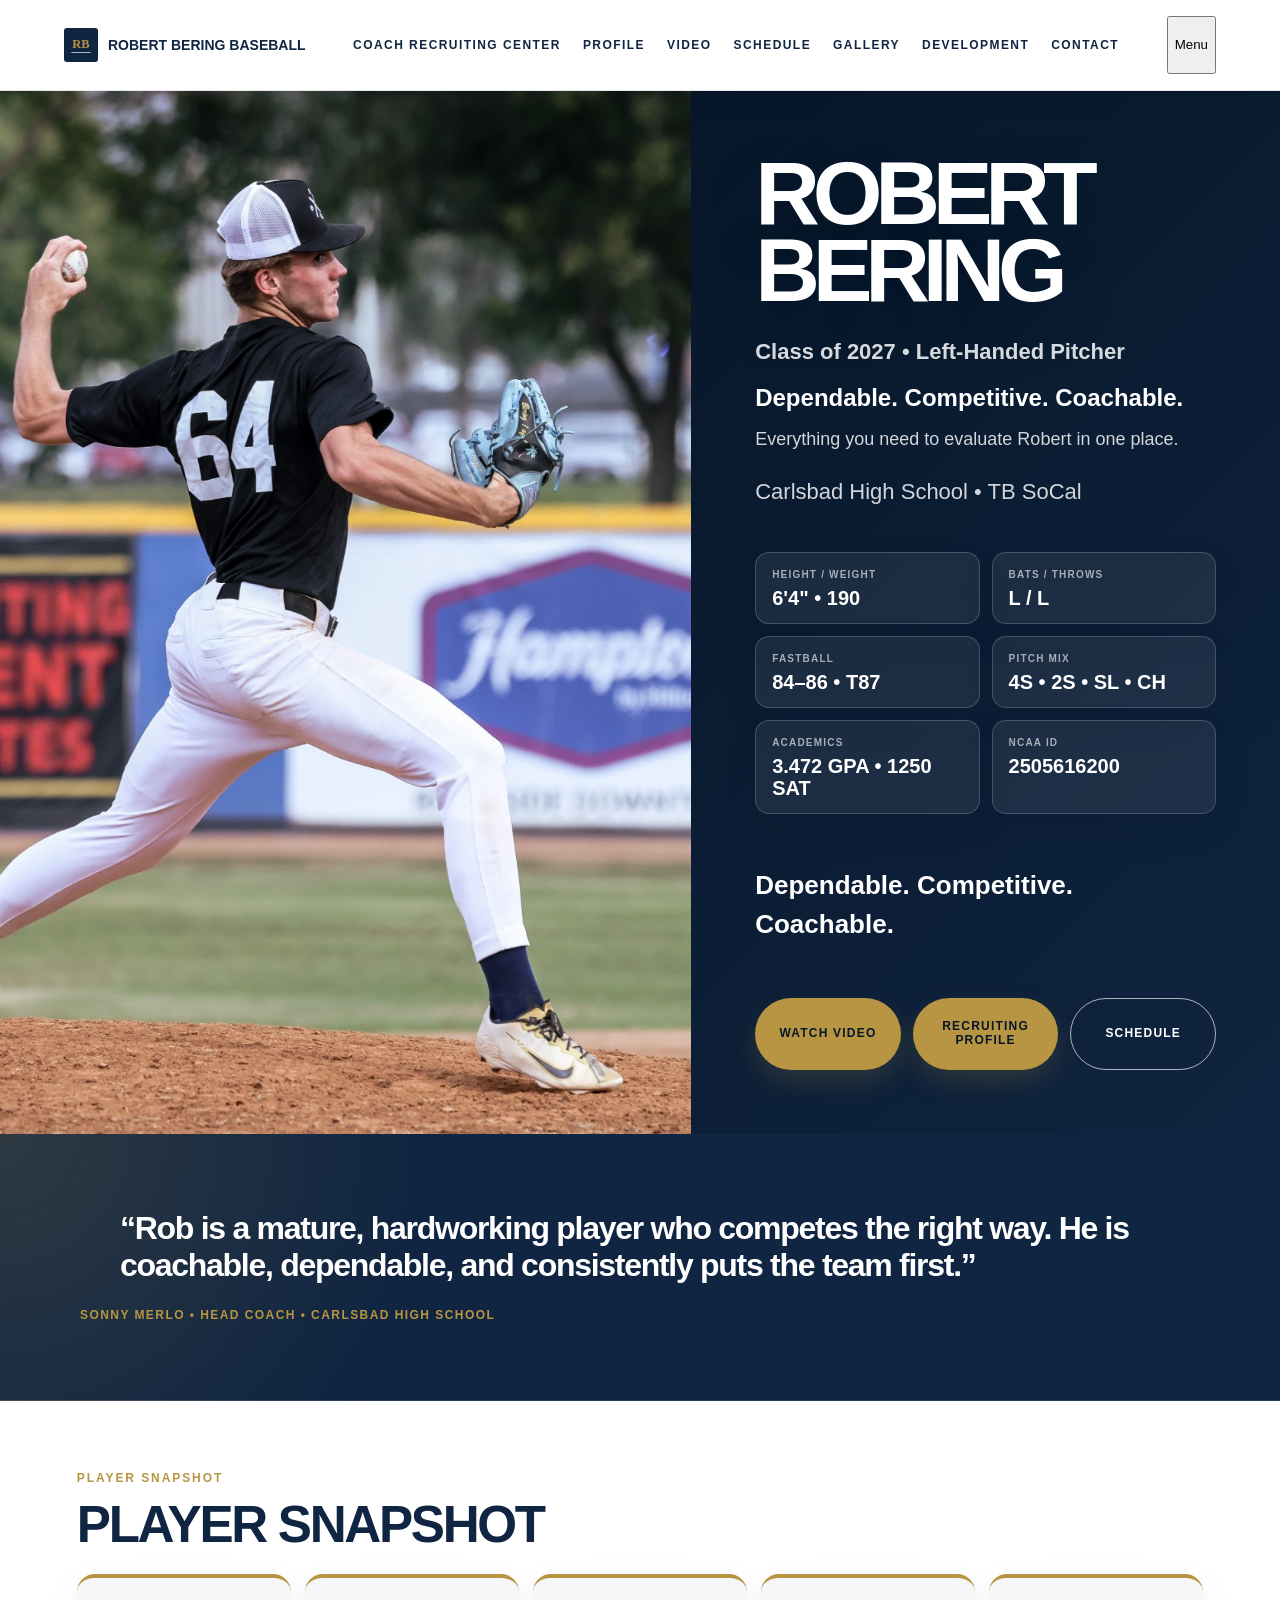
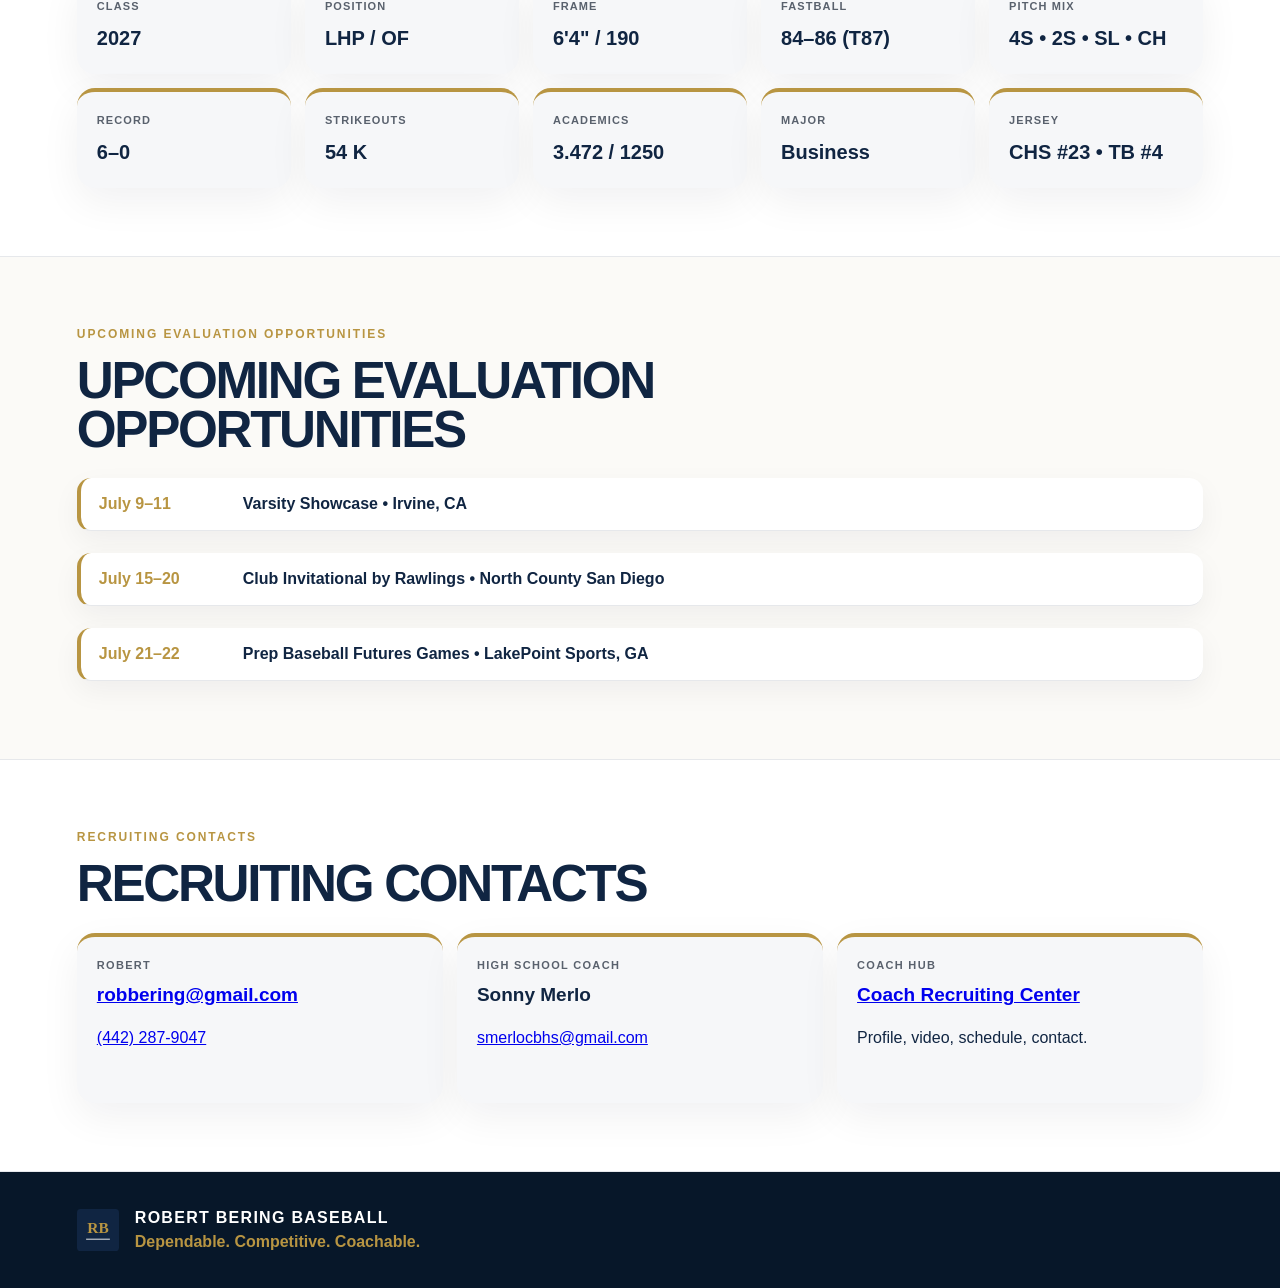
==== commit 6c906b6e: "update" ====
--- a/index.html
+++ b/index.html
@@ -44,8 +44,8 @@
 </section>
 
 <section class="section home-section-tight">
-  <p class="eyebrow">Coach Snapshot</p>
-  <h2>Should I keep evaluating Robert?</h2>
+  <p class="eyebrow">Player Snapshot</p>
+  <h2>Player Snapshot</h2>
   <div class="glance">
     <div><span>Class</span><strong>2027</strong></div>
     <div><span>Position</span><strong>LHP / OF</strong></div>
@@ -61,20 +61,10 @@
 </section>
 
 
-<section class="section home-section-tight">
-  <p class="eyebrow">Coach Evaluation Lens</p>
-  <h2>Five questions. Clear answers.</h2>
-  <div class="coach-question-grid">
-    <div class="coach-question-card"><span>Can he play?</span><strong>6'4&quot; LHP with multiple fastball shapes.</strong><p>84–86 mph fastball, T87, with slider and changeup.</p></div>
-    <div class="coach-question-card"><span>Has he produced?</span><strong>6–0 junior season.</strong><p>42.1 innings, 54 strikeouts, and a complete-game 13K signature performance.</p></div>
-    <div class="coach-question-card"><span>Can we trust him?</span><strong>Coach-backed character.</strong><p>Described as mature, hardworking, coachable, dependable, and team-first.</p></div>
-    <div class="coach-question-card"><span>Is he growing?</span><strong>Projectable frame and focused development.</strong><p>6'4&quot;, 190 lbs, with room to continue adding strength and velocity.</p></div>
-    <div class="coach-question-card"><span>Can we evaluate him?</span><strong>Summer schedule is current.</strong><p>Upcoming showcase, tournament, and Futures Games opportunities listed below.</p></div>
-  </div>
-</section>
+
 
 <section class="section home-section-tight">
-  <p class="eyebrow">Where to see Robert next</p>
+  <p class="eyebrow">Upcoming Evaluation Opportunities</p>
   <h2>Upcoming evaluation opportunities</h2>
   <div class="compact-schedule">
     <div><span>July 9–11</span><strong>Varsity Showcase • Irvine, CA</strong></div>
@@ -84,8 +74,8 @@
 </section>
 
 <section class="section home-section-tight">
-  <p class="eyebrow">Recruiting Contact</p>
-  <h2>Follow up quickly</h2>
+  <p class="eyebrow">Recruiting Contacts</p>
+  <h2>Recruiting Contacts</h2>
   <div class="home-contact-strip">
     <div><span>Robert</span><strong><a href="mailto:robbering@gmail.com">robbering@gmail.com</a></strong><p><a href="tel:14422879047">(442) 287-9047</a></p></div>
     <div><span>High School Coach</span><strong>Sonny Merlo</strong><p><a href="mailto:smerlocbhs@gmail.com">smerlocbhs@gmail.com</a></p></div>
--- a/styles.css
+++ b/styles.css
@@ -651,3 +651,92 @@
     grid-template-columns: 1fr;
   }
 }
+
+/* Recruiting Platform 1.3 - Editorial Polish */
+
+/* Editorial quote fix: navy background + readable white text */
+.quote,
+.home-quote-compact,
+.coach-quote {
+  background: radial-gradient(circle at top left, rgba(184,149,66,.18), transparent 32%), var(--navy) !important;
+  color: #fff !important;
+}
+
+.quote blockquote,
+.home-quote-compact blockquote,
+.coach-quote p {
+  color: #fff !important;
+}
+
+.quote cite,
+.home-quote-compact cite,
+.coach-quote cite {
+  color: var(--gold) !important;
+}
+
+/* Clean editorial section rhythm */
+.section {
+  padding-top: 76px;
+  padding-bottom: 76px;
+}
+
+.home-section-tight {
+  padding-top: 68px;
+  padding-bottom: 68px;
+}
+
+/* Remove visual clutter from question-framework cards */
+.coach-question-grid {
+  display: none !important;
+}
+
+/* Rename/repurpose the supporting section visually */
+.editorial-lead {
+  max-width: 940px;
+  font-size: 22px;
+  line-height: 1.35;
+  color: #2d333b;
+}
+
+/* Stronger contact and schedule scannability */
+.compact-schedule div,
+.schedule-list div {
+  border-left: 4px solid var(--gold);
+}
+
+.home-contact-strip div,
+.contact-grid div {
+  min-height: 170px;
+}
+
+/* Premium pull quote spacing */
+.home-quote-compact {
+  padding-top: 76px;
+  padding-bottom: 76px;
+}
+
+.home-quote-compact blockquote {
+  max-width: 1040px;
+}
+
+/* Keep homepage buttons polished */
+.home-actions .btn,
+.coach-actions-simple .btn,
+.dashboard-actions .btn {
+  display: flex !important;
+  align-items: center !important;
+  justify-content: center !important;
+  text-align: center !important;
+}
+
+/* Print/readability */
+@media(max-width:980px){
+  .section {
+    padding-top: 58px;
+    padding-bottom: 58px;
+  }
+  .home-quote-compact {
+    padding-top: 58px;
+    padding-bottom: 58px;
+  }
+}
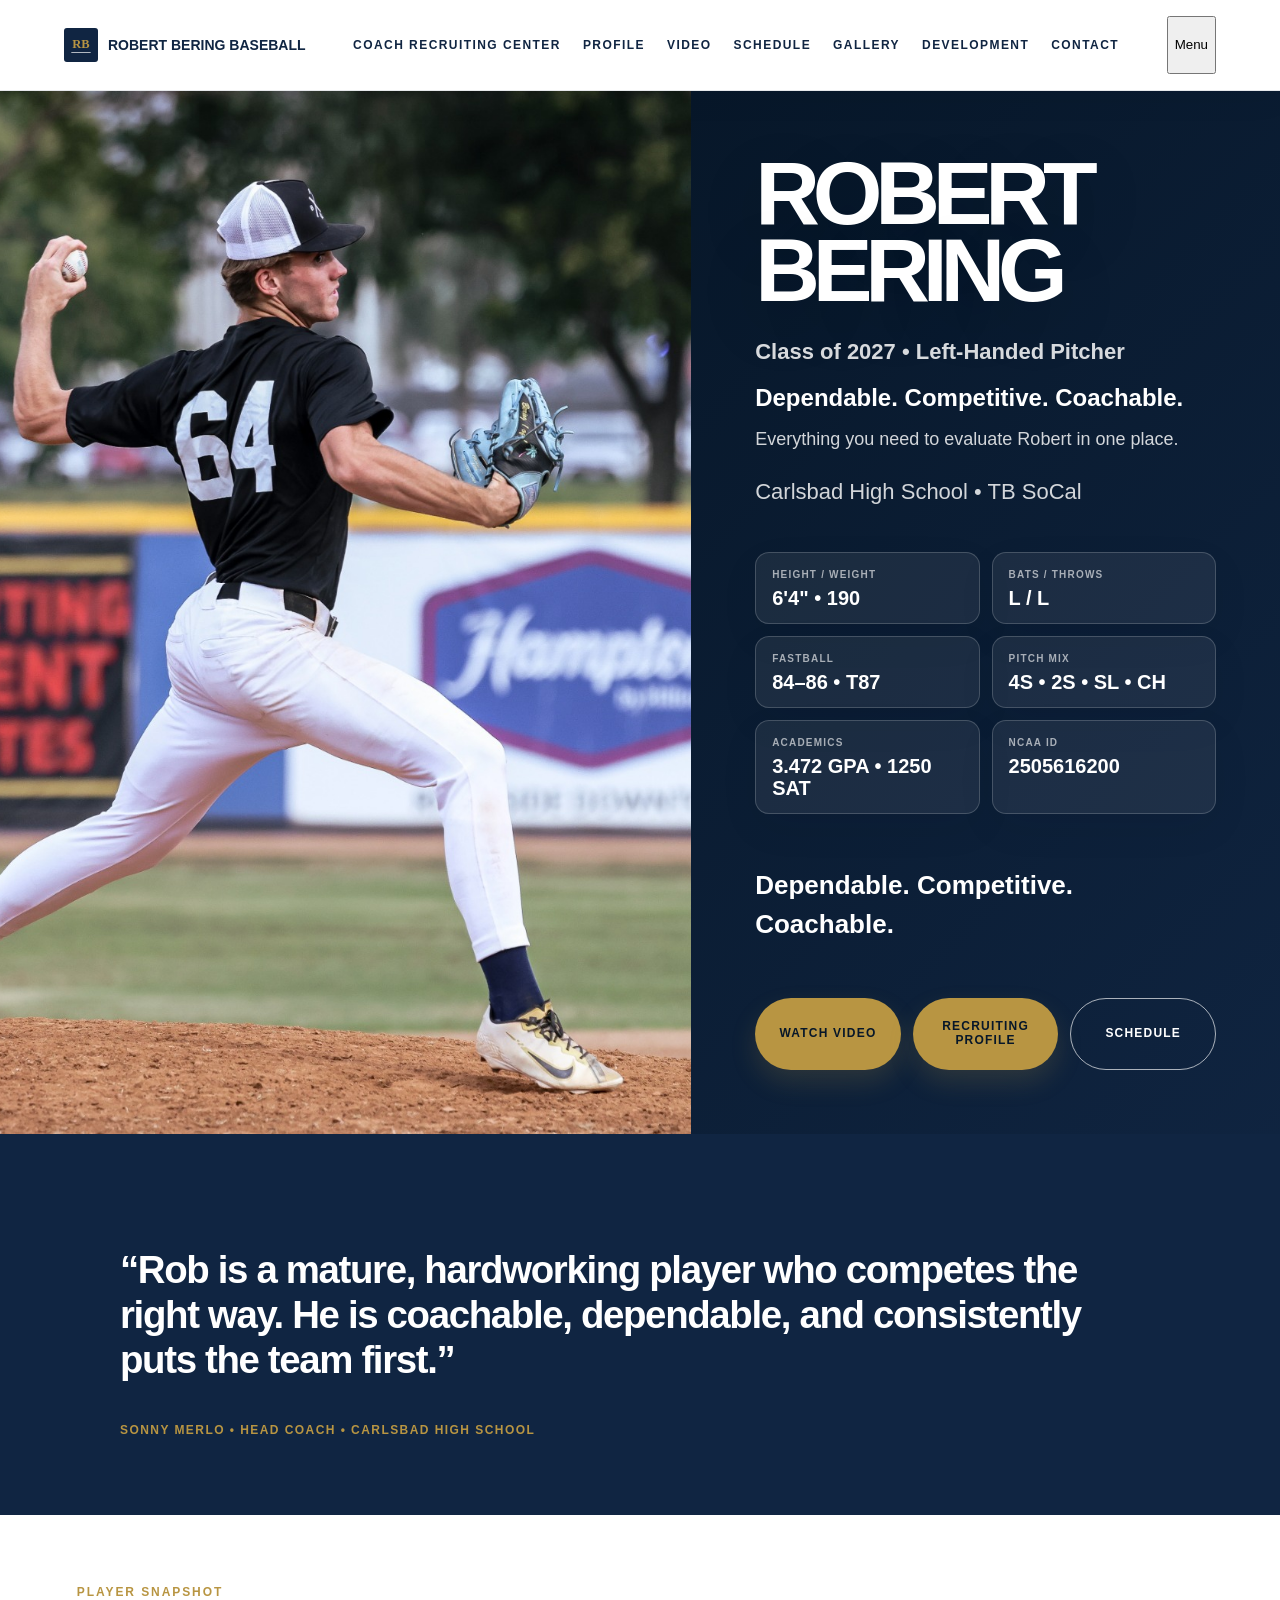
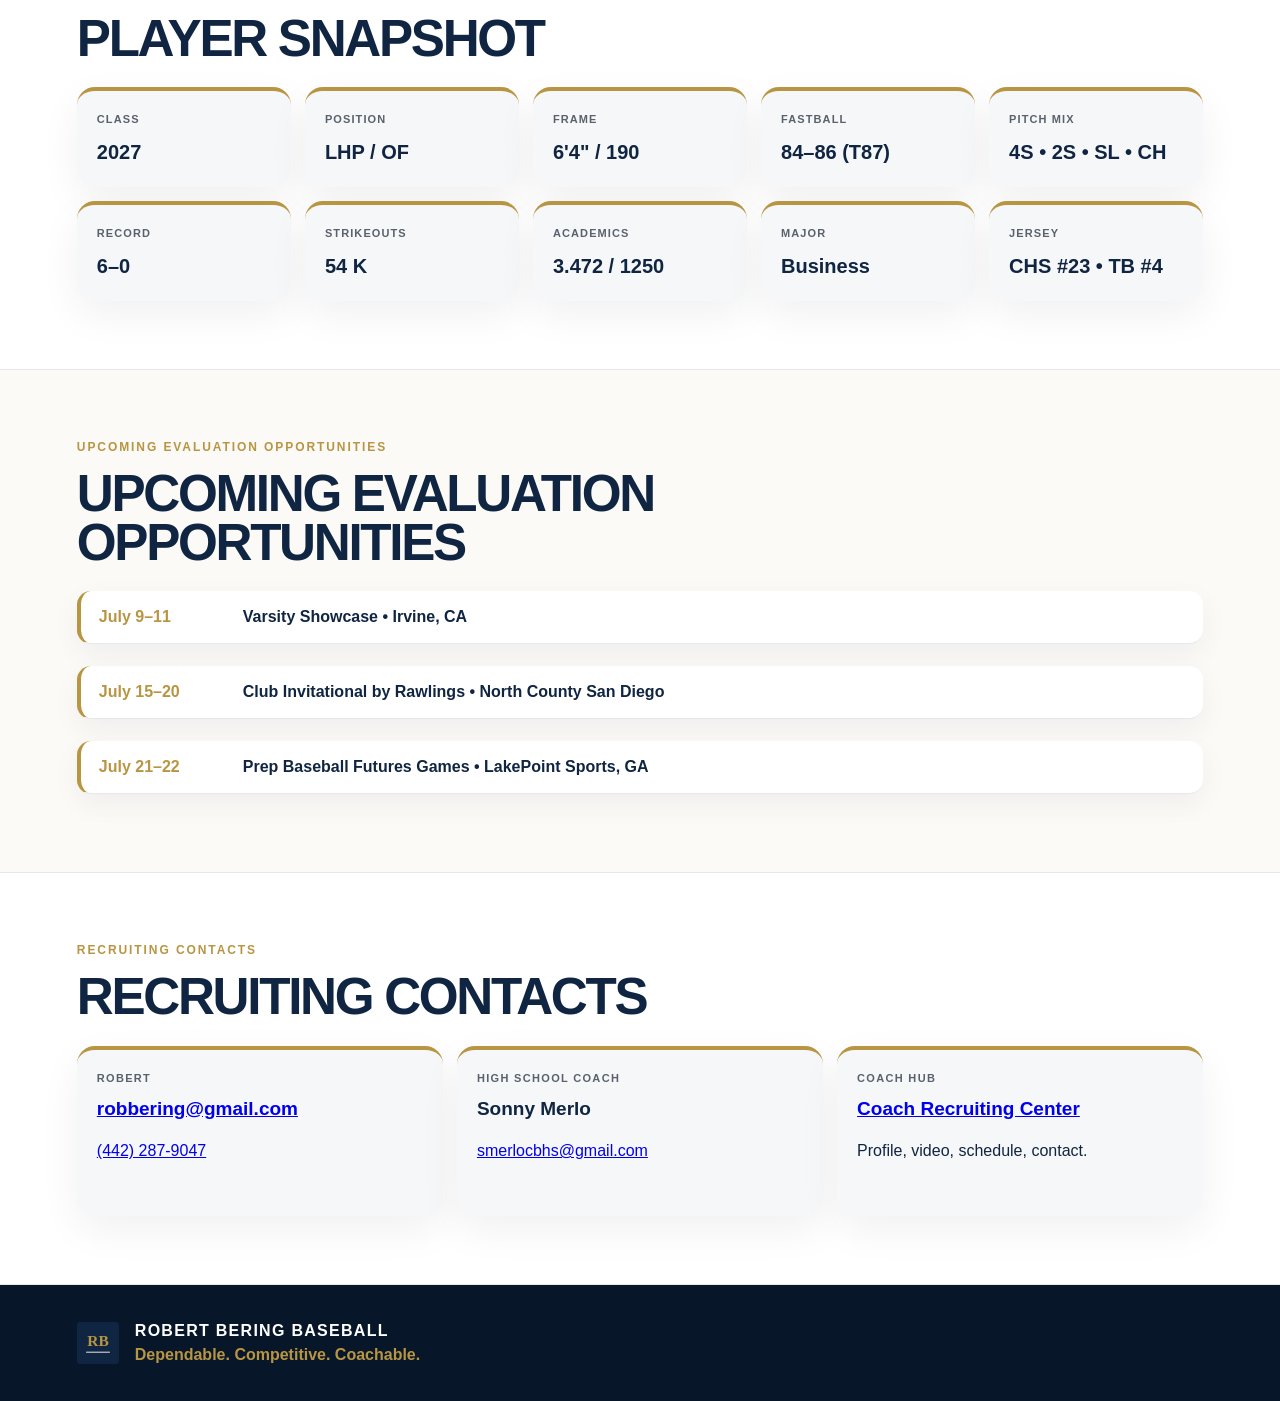
==== commit de0834df: "hot fix" ====
--- a/index.html
+++ b/index.html
@@ -38,7 +38,7 @@
   </div>
 </section>
 
-<section class="home-quote-compact">
+<section class="coach-recommendation">
   <blockquote>“Rob is a mature, hardworking player who competes the right way. He is coachable, dependable, and consistently puts the team first.”</blockquote>
   <cite>Sonny Merlo • Head Coach • Carlsbad High School</cite>
 </section>
--- a/styles.css
+++ b/styles.css
@@ -740,3 +740,120 @@
     padding-bottom: 58px;
   }
 }
+
+/* Recruiting Platform 1.3.1 - UI Hotfix */
+
+/* Unified button system */
+.btn,
+button.mobile-menu-button,
+a.btn {
+  display: inline-flex !important;
+  align-items: center !important;
+  justify-content: center !important;
+  text-align: center !important;
+  vertical-align: middle !important;
+  line-height: 1.15 !important;
+  min-height: 58px;
+  white-space: normal;
+}
+
+.home-actions .btn,
+.coach-actions-simple .btn,
+.mobile-action-stack .btn,
+.dashboard-actions .btn,
+.coach-cards .btn,
+.download-card .btn {
+  min-height: 68px;
+  width: 100%;
+}
+
+/* Bulletproof coach quote component */
+.coach-recommendation,
+.quote,
+.home-quote-compact,
+.coach-quote {
+  background: #102542 !important;
+  color: #ffffff !important;
+  padding: 76px 6vw !important;
+  border: 0 !important;
+}
+
+.coach-recommendation blockquote,
+.quote blockquote,
+.home-quote-compact blockquote,
+.coach-quote p,
+.coach-recommendation p {
+  color: #ffffff !important;
+  opacity: 1 !important;
+  max-width: 1040px;
+  margin-left: auto;
+  margin-right: auto;
+  font-size: clamp(26px, 3vw, 42px);
+  line-height: 1.16;
+  font-weight: 800;
+  letter-spacing: -0.035em;
+}
+
+.coach-recommendation cite,
+.quote cite,
+.home-quote-compact cite,
+.coach-quote cite,
+.coach-recommendation .quote-attribution {
+  display: block;
+  max-width: 1040px;
+  margin: 26px auto 0;
+  color: #b89542 !important;
+  font-style: normal;
+  text-transform: uppercase;
+  letter-spacing: .12em;
+  font-size: 12px;
+  font-weight: 900;
+}
+
+/* Card and typography consistency */
+.glance div,
+.coach-card,
+.download-card,
+.home-contact-strip div,
+.contact-grid div,
+.recruiting-status div,
+.evidence-strip div {
+  color: #102542;
+}
+
+.dark-card .eyebrow,
+.dashboard-panel .eyebrow {
+  color: #b89542 !important;
+}
+
+.dark-card,
+.dashboard-panel {
+  color: #ffffff !important;
+}
+
+.dark-card strong,
+.dashboard-panel strong {
+  color: #b89542;
+}
+
+.dark-card span,
+.dashboard-panel span {
+  color: rgba(255,255,255,.76);
+}
+
+/* Mobile quote readability */
+@media(max-width:980px){
+  .coach-recommendation,
+  .quote,
+  .home-quote-compact,
+  .coach-quote {
+    padding: 58px 24px !important;
+  }
+  .coach-recommendation blockquote,
+  .quote blockquote,
+  .home-quote-compact blockquote,
+  .coach-quote p,
+  .coach-recommendation p {
+    font-size: 25px;
+  }
+}
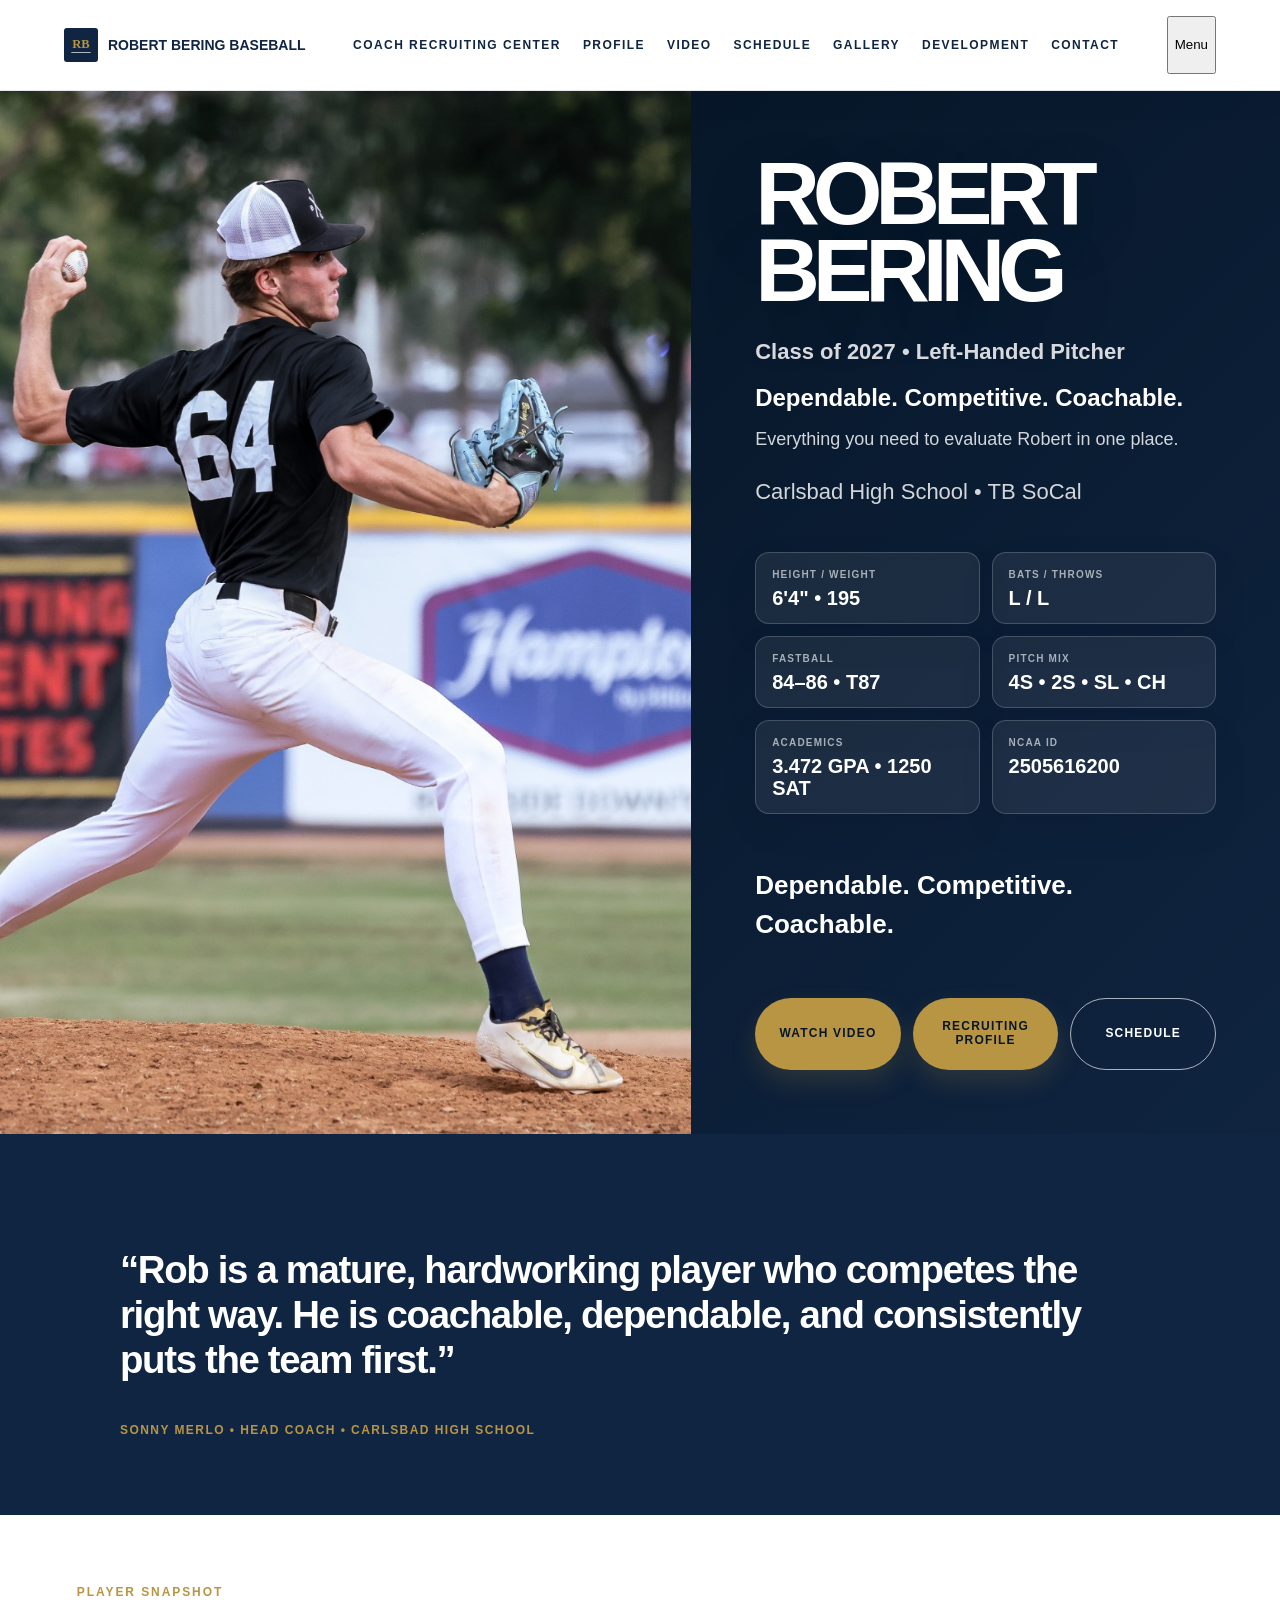
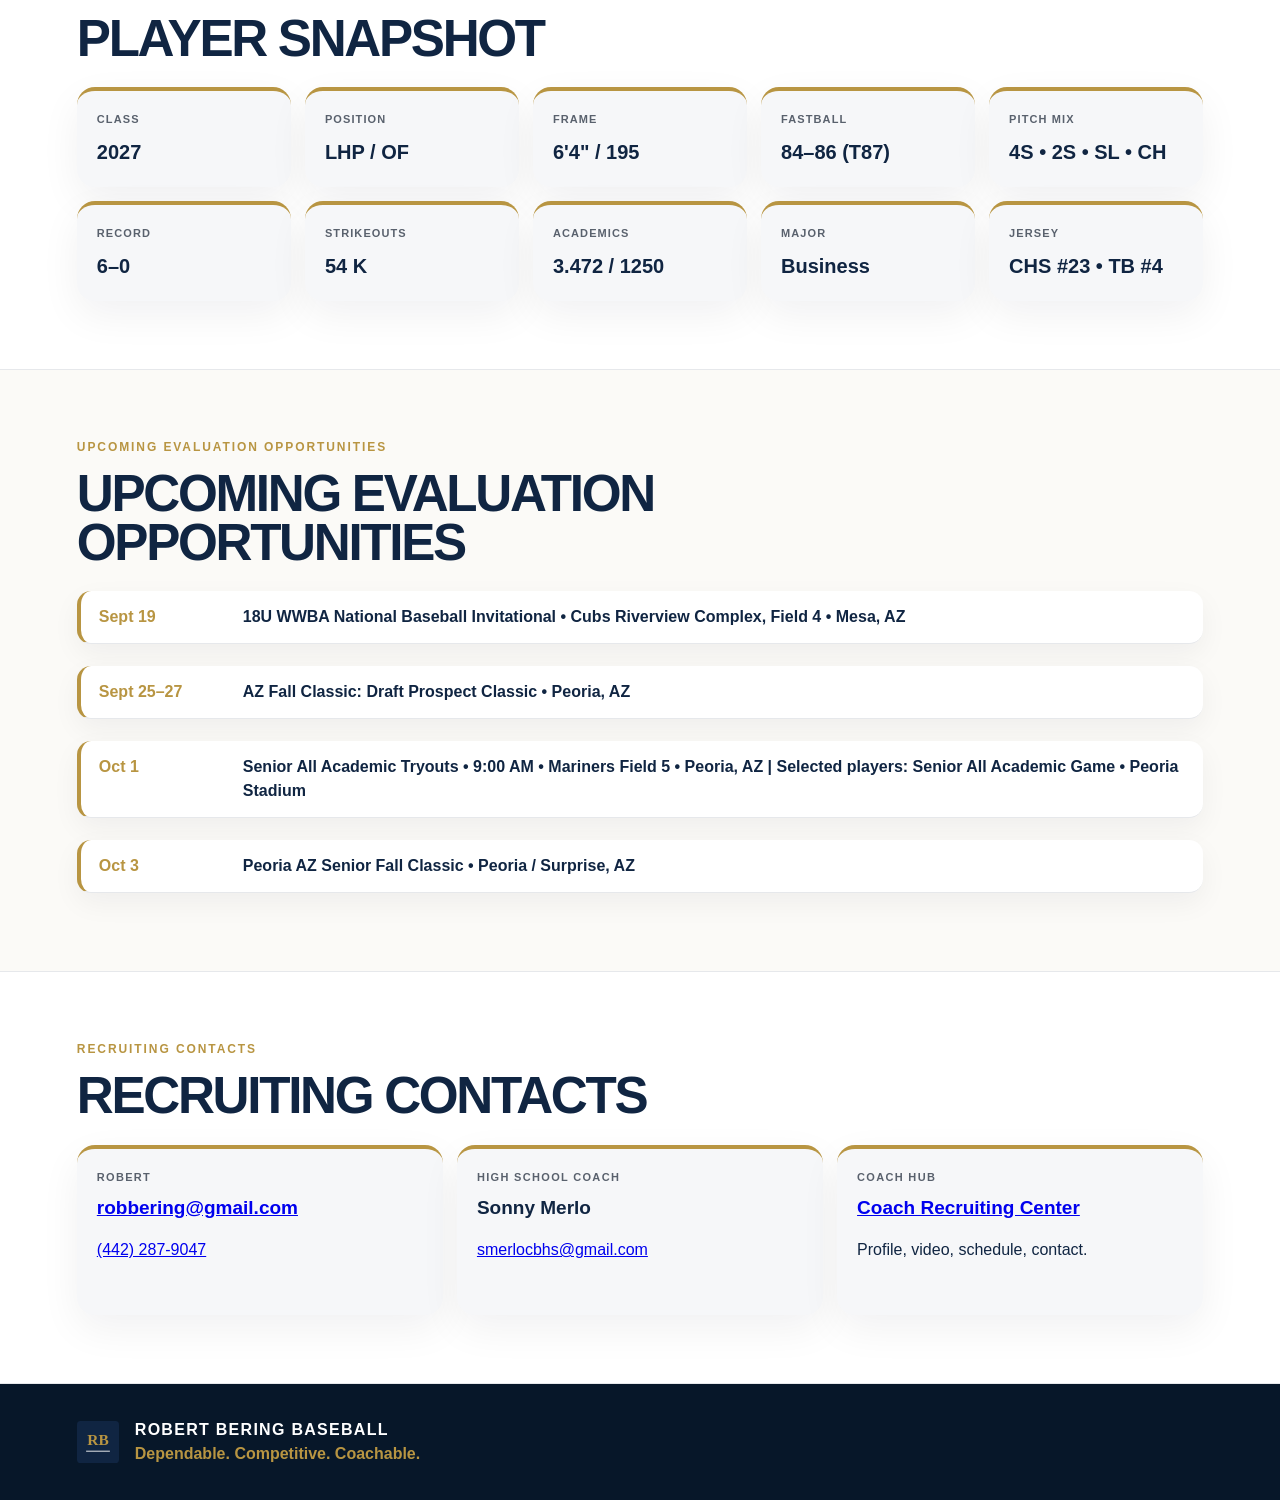
==== commit b62cc8ef: "Update index.html" ====
--- a/index.html
+++ b/index.html
@@ -20,7 +20,7 @@
     <p class="hero-meta">Carlsbad High School • TB SoCal</p>
 
     <div class="core-profile">
-      <div><span>Height / Weight</span><strong>6'4&quot; • 190</strong></div>
+      <div><span>Height / Weight</span><strong>6'4&quot; • 195</strong></div>
       <div><span>Bats / Throws</span><strong>L / L</strong></div>
       <div><span>Fastball</span><strong>84–86 • T87</strong></div>
       <div><span>Pitch Mix</span><strong>4S • 2S • SL • CH</strong></div>
@@ -49,7 +49,7 @@
   <div class="glance">
     <div><span>Class</span><strong>2027</strong></div>
     <div><span>Position</span><strong>LHP / OF</strong></div>
-    <div><span>Frame</span><strong>6'4&quot; / 190</strong></div>
+    <div><span>Frame</span><strong>6'4&quot; / 195</strong></div>
     <div><span>Fastball</span><strong>84–86 (T87)</strong></div>
     <div><span>Pitch Mix</span><strong>4S • 2S • SL • CH</strong></div>
     <div><span>Record</span><strong>6–0</strong></div>
@@ -67,9 +67,10 @@
   <p class="eyebrow">Upcoming Evaluation Opportunities</p>
   <h2>Upcoming evaluation opportunities</h2>
   <div class="compact-schedule">
-    <div><span>July 9–11</span><strong>Varsity Showcase • Irvine, CA</strong></div>
-    <div><span>July 15–20</span><strong>Club Invitational by Rawlings • North County San Diego</strong></div>
-    <div><span>July 21–22</span><strong>Prep Baseball Futures Games • LakePoint Sports, GA</strong></div>
+    <div><span>Sept 19</span><strong>18U WWBA National Baseball Invitational • Cubs Riverview Complex, Field 4 • Mesa, AZ</strong></div>
+<div><span>Sept 25–27</span><strong>AZ Fall Classic: Draft Prospect Classic • Peoria, AZ</strong></div>
+<div><span>Oct 1</span><strong>Senior All Academic Tryouts • 9:00 AM • Mariners Field 5 • Peoria, AZ | Selected players: Senior All Academic Game • Peoria Stadium</strong></div>
+<div><span>Oct 3</span><strong>Peoria AZ Senior Fall Classic • Peoria / Surprise, AZ</strong></div>
   </div>
 </section>
 
--- a/styles.css
+++ b/styles.css
@@ -857,3 +857,67 @@
     font-size: 25px;
   }
 }
+
+/* Recruiting Platform v1.4 Sprint 1 - Trust & Verification */
+.verified-profiles{display:grid;grid-template-columns:repeat(3,1fr);gap:18px;margin-top:28px}
+.verified-card{background:#fff;border-radius:22px;padding:28px;border-top:5px solid var(--gold);box-shadow:0 18px 52px rgba(7,23,41,.08);display:flex;flex-direction:column;min-height:360px}
+.verified-card.pg{border-top-color:#c8202f}.verified-card.pbr{border-top-color:#1b4f8f}.verified-card.ft{border-top-color:#d6a21f}
+.verified-card h3{font-size:26px;letter-spacing:-.03em;margin:0 0 8px}.verified-card p{color:#2d333b;margin:0 0 18px}
+.verified-card ul{margin:0 0 24px;padding-left:18px;color:#2d333b}.verified-card li{margin:8px 0}.verified-card .btn{margin-top:auto}
+.section-note{max-width:920px;color:#2d333b;font-size:20px;line-height:1.4}
+.arsenal-grid{display:grid;grid-template-columns:repeat(3,1fr);gap:18px;margin-top:28px}
+.arsenal-card{background:#fff;border-radius:22px;padding:28px;border-top:5px solid var(--gold);box-shadow:0 18px 52px rgba(7,23,41,.08)}
+.arsenal-card h3{font-size:25px;margin-bottom:12px}.arsenal-card .velo{font-size:36px;font-weight:900;letter-spacing:-.04em;color:var(--navy);line-height:1;margin-bottom:12px}
+.arsenal-card .label{display:block;color:var(--gray);text-transform:uppercase;letter-spacing:.12em;font-size:10px;font-weight:900}
+.arsenal-card p{color:#2d333b;margin-bottom:0}.arsenal-card.slider{border-top-color:#7b5cff}.arsenal-card.change{border-top-color:#2f8f6b}
+.performance-grid{display:grid;grid-template-columns:1fr 1fr;gap:22px;margin-top:28px}
+.performance-card{background:#fff;border-radius:22px;padding:28px;box-shadow:0 18px 52px rgba(7,23,41,.08);border-top:5px solid var(--gold)}
+.trust-note{margin-top:22px;padding:18px 20px;border-left:4px solid var(--gold);background:var(--light);border-radius:12px;color:#2d333b}
+@media(max-width:980px){.verified-profiles,.arsenal-grid,.performance-grid{grid-template-columns:1fr}.verified-card,.arsenal-card,.performance-card{min-height:auto}}
+
+/* v1.4 RC1 - Recent Updates, Evaluated Through, Video Library */
+.update-timeline{display:grid;gap:16px;margin-top:28px}
+.update-item{display:grid;grid-template-columns:150px 1fr;gap:22px;background:#fff;border-left:5px solid var(--gold);border-radius:18px;padding:24px;box-shadow:0 18px 52px rgba(7,23,41,.07)}
+.update-item .date{color:var(--gold);font-weight:900;text-transform:uppercase;letter-spacing:.12em;font-size:12px}
+.update-item h3{margin:0 0 6px;font-size:22px}.update-item p{margin:0;color:#2d333b}
+.evaluated-grid{display:grid;grid-template-columns:repeat(4,1fr);gap:14px;margin-top:26px}
+.evaluated-card{background:#fff;border-top:4px solid var(--gold);border-radius:18px;padding:22px;box-shadow:0 14px 40px rgba(7,23,41,.06)}
+.evaluated-card strong{display:block;font-size:18px;margin-bottom:6px}.evaluated-card span{display:block;color:#2d333b;font-size:14px;line-height:1.35}
+.video-library-grid{display:grid;grid-template-columns:1.25fr .75fr;gap:24px;margin-top:28px}
+.video-feature,.video-list-card{background:#fff;border-radius:22px;padding:28px;box-shadow:0 18px 52px rgba(7,23,41,.08);border-top:5px solid var(--gold)}
+.video-frame{position:relative;width:100%;aspect-ratio:16/9;border-radius:16px;overflow:hidden;background:var(--navy);margin-bottom:18px}
+.video-frame iframe{position:absolute;inset:0;width:100%;height:100%;border:0}
+.video-list-card ul{margin:0 0 18px;padding-left:18px;color:#2d333b}.video-list-card li{margin:10px 0}
+.rc-note{color:#2d333b;max-width:900px;font-size:20px;line-height:1.4}
+@media(max-width:980px){.update-item{grid-template-columns:1fr}.evaluated-grid{grid-template-columns:1fr 1fr}.video-library-grid{grid-template-columns:1fr}}
+@media(max-width:560px){.evaluated-grid{grid-template-columns:1fr}}
+
+/* v1.4 RC2 - Recruiting Narrative Updates */
+.highlight-grid{
+  display:grid;
+  grid-template-columns:repeat(2,1fr);
+  gap:16px;
+  margin-top:28px;
+}
+.highlight-card{
+  background:#fff;
+  border-top:5px solid var(--gold);
+  border-radius:20px;
+  padding:24px;
+  box-shadow:0 18px 52px rgba(7,23,41,.07);
+}
+.highlight-card h3{
+  margin:0 0 8px;
+  font-size:21px;
+}
+.highlight-card p{
+  margin:0;
+  color:#2d333b;
+}
+.update-item.featured{
+  border-left-color:#7b5cff;
+  background:linear-gradient(135deg,#fff,#fbfaf7);
+}
+@media(max-width:980px){
+  .highlight-grid{grid-template-columns:1fr}
+}
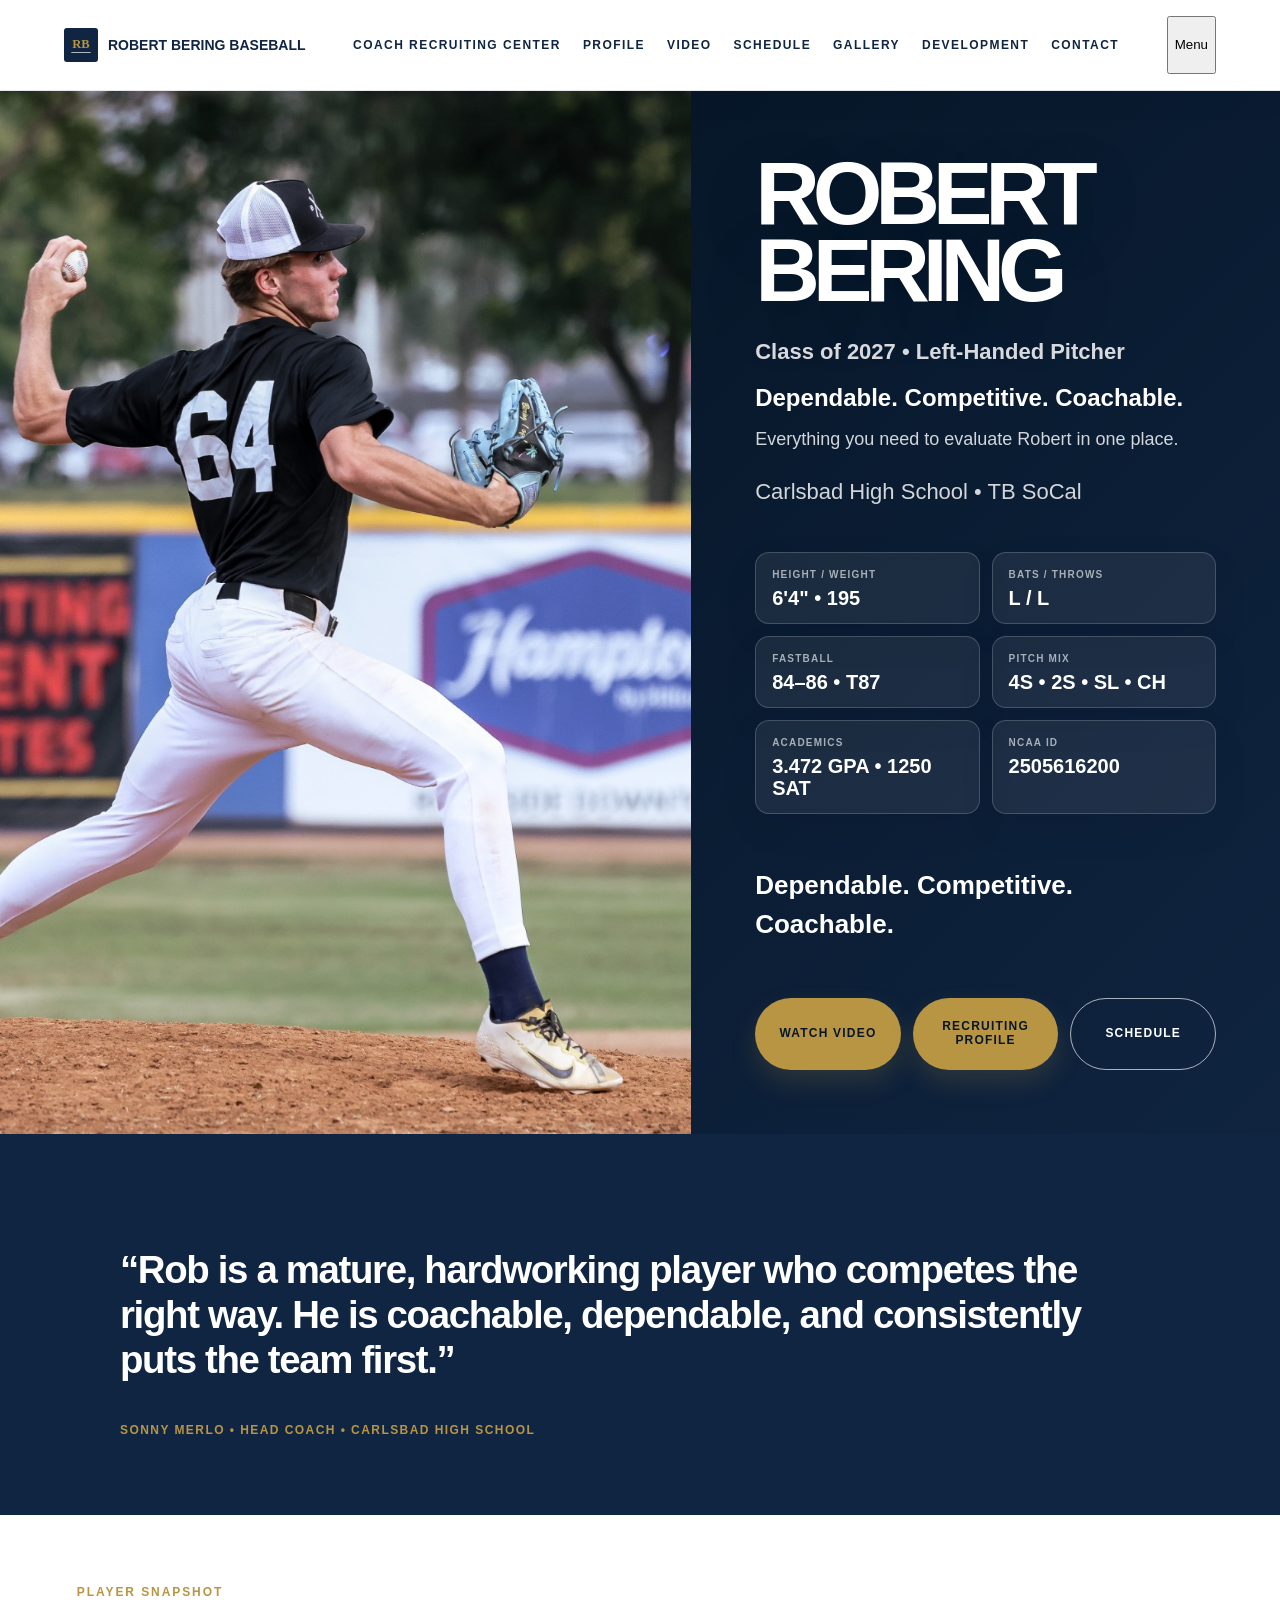
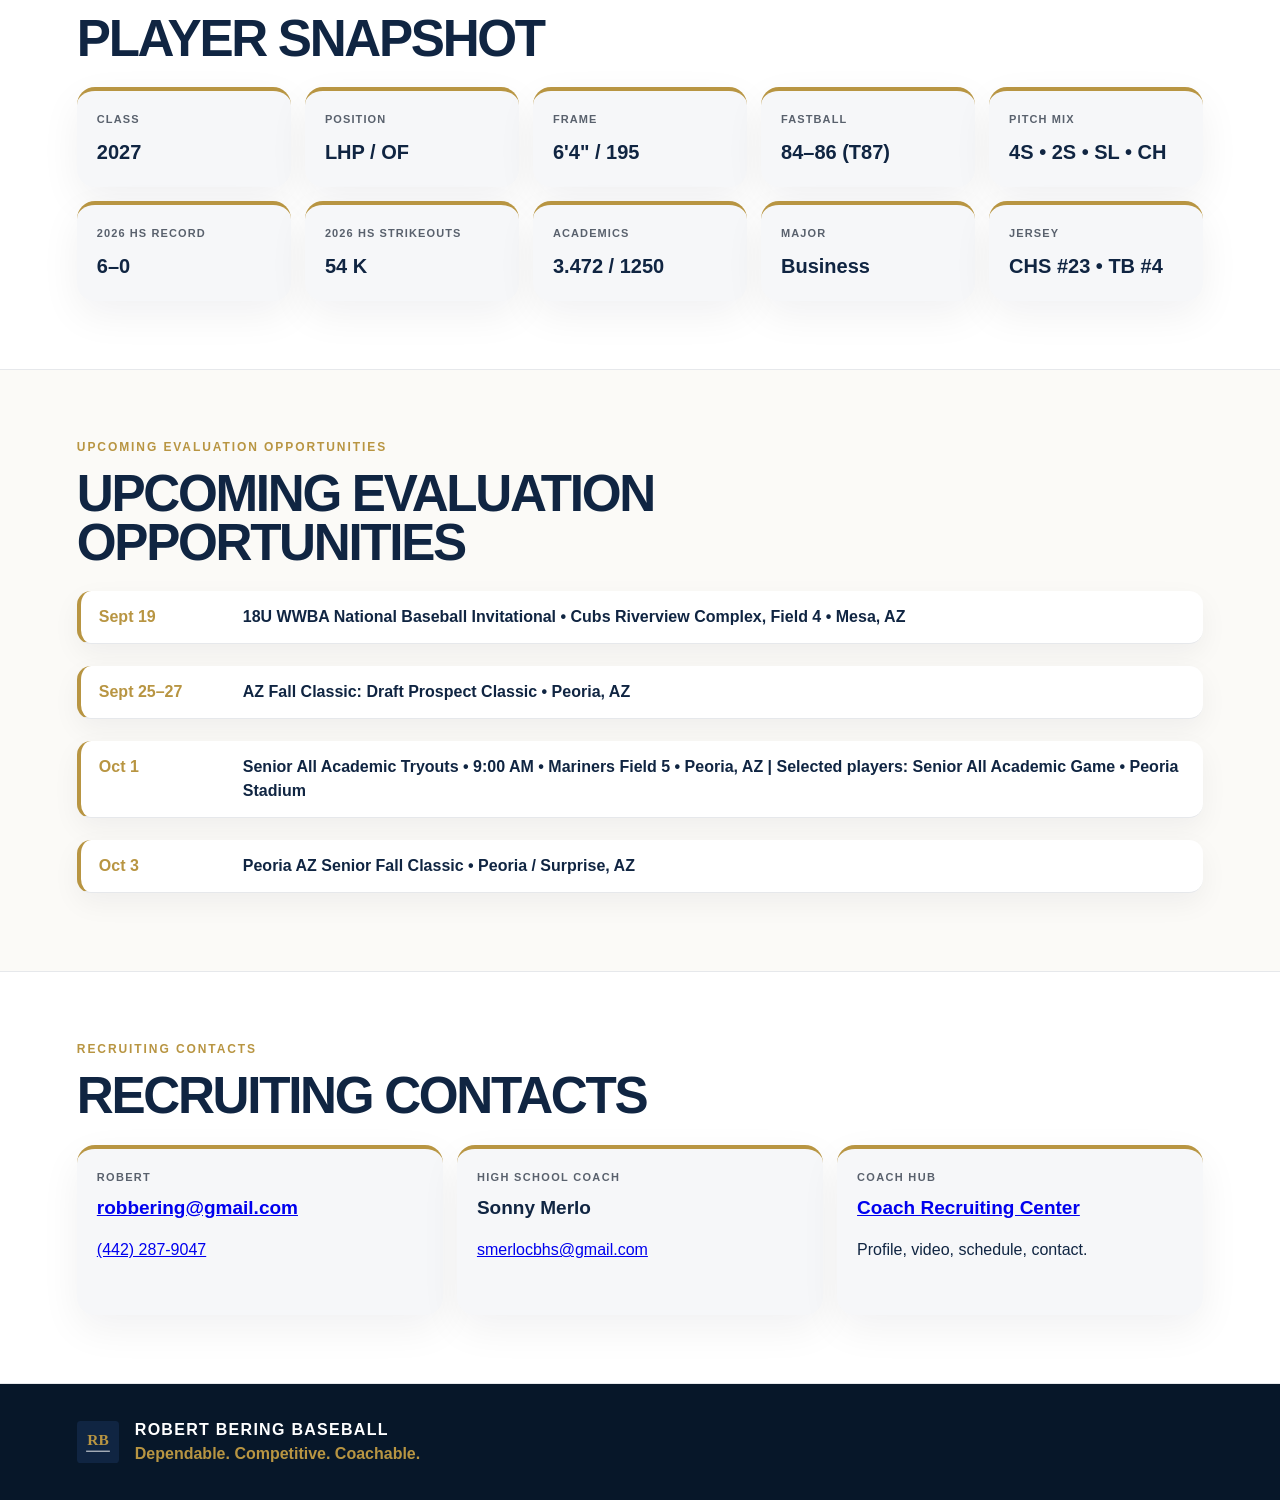
==== commit 6273ce74: "Fall Updates" ====
--- a/index.html
+++ b/index.html
@@ -52,8 +52,8 @@
     <div><span>Frame</span><strong>6'4&quot; / 195</strong></div>
     <div><span>Fastball</span><strong>84–86 (T87)</strong></div>
     <div><span>Pitch Mix</span><strong>4S • 2S • SL • CH</strong></div>
-    <div><span>Record</span><strong>6–0</strong></div>
-    <div><span>Strikeouts</span><strong>54 K</strong></div>
+    <div><span>2026 HS Record</span><strong>6–0</strong></div>
+    <div><span>2026 HS Strikeouts</span><strong>54 K</strong></div>
     <div><span>Academics</span><strong>3.472 / 1250</strong></div>
     <div><span>Major</span><strong>Business</strong></div>
     <div><span>Jersey</span><strong>CHS #23 • TB #4</strong></div>
--- a/styles.css
+++ b/styles.css
@@ -921,3 +921,47 @@
 @media(max-width:980px){
   .highlight-grid{grid-template-columns:1fr}
 }
+
+/* Pitching Coach Endorsement */
+.pitching-endorsement {
+  background: var(--navy);
+  padding: 48px 6%;
+}
+
+.pitching-endorsement-inner {
+  max-width: 1400px;
+  margin: 0 auto;
+}
+
+.pitching-endorsement .eyebrow {
+  color: var(--gold);
+  margin-bottom: 16px;
+}
+
+.pitching-endorsement blockquote {
+  margin: 0 0 18px;
+  max-width: 1050px;
+  color: white;
+  font-size: clamp(26px, 2.5vw, 40px);
+  font-weight: 700;
+  line-height: 1.2;
+}
+
+.pitching-endorsement cite {
+  color: var(--gold);
+  font-size: 14px;
+  font-style: normal;
+  font-weight: 700;
+  letter-spacing: 0.08em;
+  text-transform: uppercase;
+}
+
+@media (max-width: 700px) {
+  .pitching-endorsement {
+    padding: 36px 24px;
+  }
+
+  .pitching-endorsement blockquote {
+    font-size: 26px;
+  }
+}
